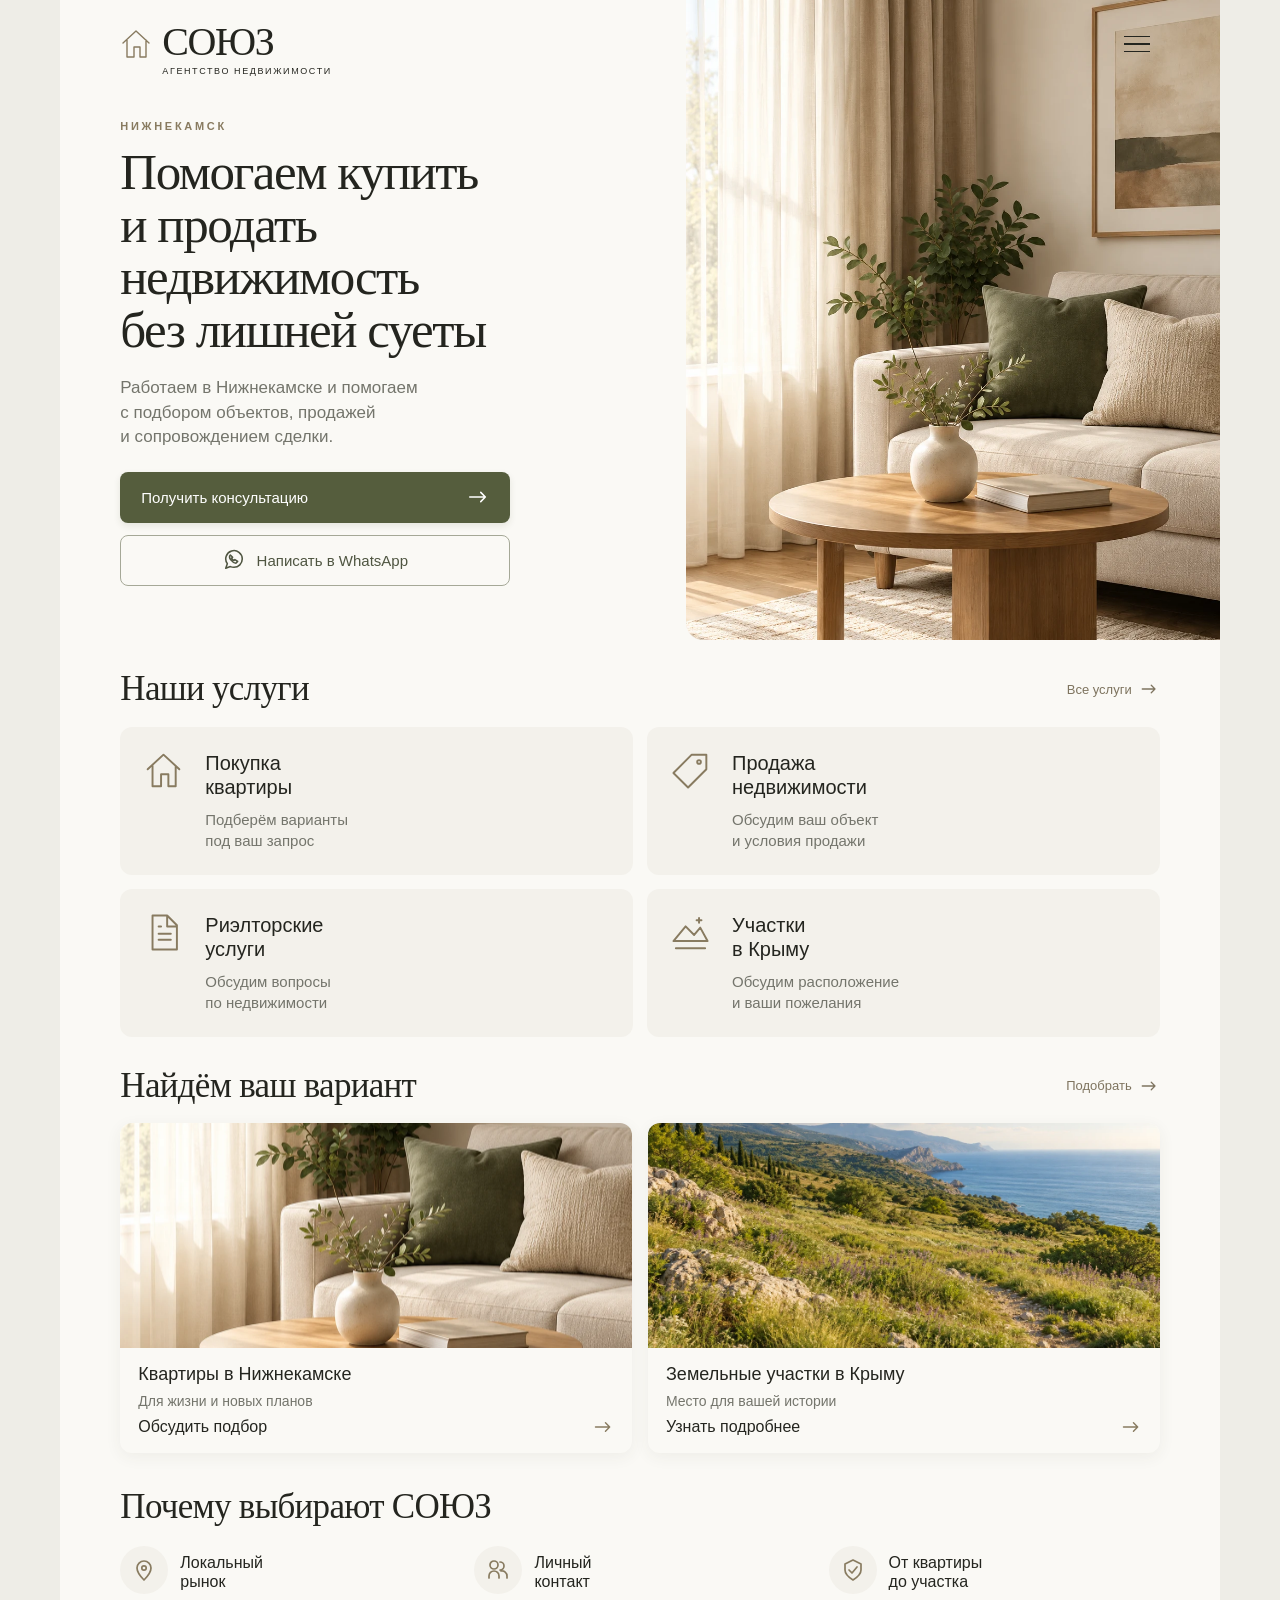
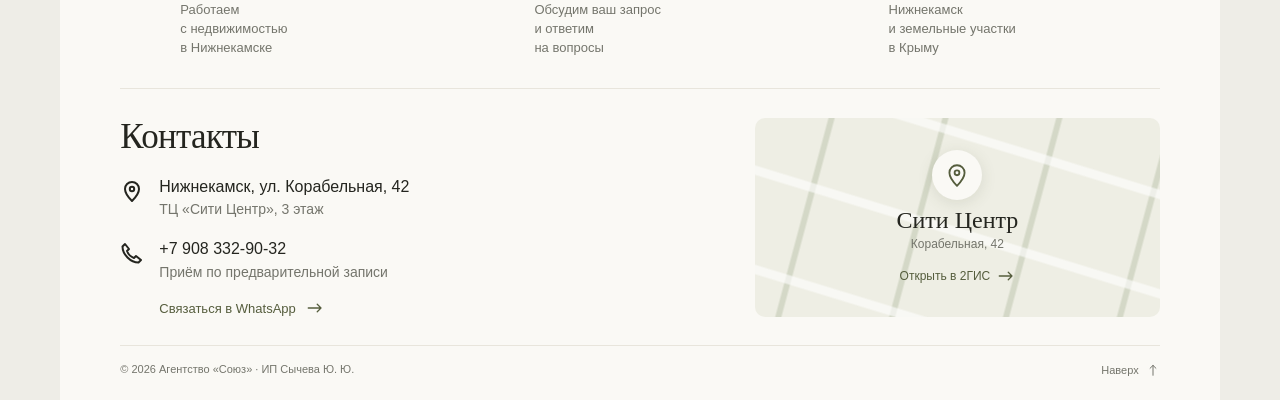
==== index.html @ 775d55e4 "Publish client website" ====
<!doctype html>
<html lang="ru">
<head>
  <meta charset="utf-8">
  <meta name="viewport" content="width=device-width,initial-scale=1">
  <meta name="theme-color" content="#f9f8f3">
  <meta name="robots" content="noindex,nofollow">
  <title>СОЮЗ — агентство недвижимости в Нижнекамске</title>
  <meta name="description" content="Риэлторские услуги в Нижнекамске и земельные участки в Крыму. Агентство СОЮЗ: ул. Корабельная, 42, ТЦ Сити Центр, 3 этаж. Приём по предварительной записи.">
  <link rel="icon" href="assets/favicon.svg" type="image/svg+xml">
  <link rel="stylesheet" href="style.css">
  <script src="app.js" defer></script>
</head>
<body>
<svg class="svg-defs" xmlns="http://www.w3.org/2000/svg" aria-hidden="true"><defs>
  <symbol id="i-house" viewBox="0 0 32 32"><path d="m3 15 13-12 13 12M7 12v17h7V19h6v10h6V12"/></symbol>
  <symbol id="i-arrow" viewBox="0 0 24 24"><path d="M3 12h17m-5-5 5 5-5 5"/></symbol>
  <symbol id="i-tag" viewBox="0 0 32 32"><path d="M17 3h12v12L14 30 2 18Z"/><circle cx="23" cy="9" r="1.5"/></symbol>
  <symbol id="i-file" viewBox="0 0 32 32"><path d="M7 2h12l8 8v20H7ZM19 2v9h8M12 17h10m-10 5h10M12 11h2"/></symbol>
  <symbol id="i-land" viewBox="0 0 32 32"><path d="m2 23 10-12 7 7 5-6 6 11ZM4 29h24M23 4v4m-2-2h4"/></symbol>
  <symbol id="i-pin" viewBox="0 0 24 24"><path d="M19 10c0 5-7 12-7 12S5 15 5 10a7 7 0 1 1 14 0Z"/><circle cx="12" cy="10" r="2.2"/></symbol>
  <symbol id="i-users" viewBox="0 0 24 24"><path d="M3 20v-2a5 5 0 0 1 10 0v2m2-7a5 5 0 0 1 6 5v2M14 4a4 4 0 0 1 0 8"/><circle cx="8" cy="7" r="4"/></symbol>
  <symbol id="i-chat" viewBox="0 0 24 24"><path d="M21 11a9 9 0 0 1-9 9 10 10 0 0 1-4-.8L3 21l1.7-5A9 9 0 1 1 21 11Z"/><path d="M8 6.5c-3 3 3 9 6 9l2-2-3-2-1 1c-1.5-.5-2-1-2.5-2.5l1-1Z"/></symbol>
  <symbol id="i-phone" viewBox="0 0 24 24"><path d="M5 3 2.5 5.5c0 8 8 16 16 16L21 19l-5-4-2 2c-3.2-1.2-5.8-3.8-7-7l2-2Z"/></symbol>
  <symbol id="i-check" viewBox="0 0 24 24"><path d="m12 2 8 4v6c0 5-8 10-8 10S4 17 4 12V6Zm-4 10 3 3 5-6"/></symbol>
</defs></svg>
<a class="skip-link" href="#main">Перейти к содержимому</a>
<div class="page">
  <header class="header">
    <a class="brand" href="#" aria-label="СОЮЗ — на главную"><svg class="brand-icon"><use href="#i-house"/></svg><span><span class="brand-name">СОЮЗ</span><span class="brand-caption">АГЕНТСТВО НЕДВИЖИМОСТИ</span></span></a>
    <button class="menu-toggle" type="button" aria-label="Открыть меню" aria-expanded="false" aria-controls="navigation"><span></span><span></span><span></span></button>
    <nav id="navigation" class="navigation" aria-label="Основная навигация" inert><a href="#services">Наши услуги</a><a href="#properties">Недвижимость</a><a href="#about">Об агентстве</a><a href="#contacts">Контакты</a><a class="nav-phone" href="tel:+79083329032">+7 908 332-90-32</a></nav>
  </header>
  <main id="main">
    <section class="hero" aria-labelledby="hero-title">
      <div class="hero-copy">
        <p class="eyebrow">НИЖНЕКАМСК</p>
        <h1 id="hero-title">Помогаем купить<br>и продать<br>недвижимость<br>без лишней суеты</h1>
        <p class="hero-description">Работаем в Нижнекамске и помогаем<br class="ref-break"> с подбором объектов, продажей<br class="ref-break"> и сопровождением сделки.</p>
        <a class="button button-primary" href="tel:+79083329032">Получить консультацию<svg><use href="#i-arrow"/></svg></a>
        <a class="button button-whatsapp" href="https://wa.me/79083329032" target="_blank" rel="noopener noreferrer"><svg><use href="#i-chat"/></svg>Написать в WhatsApp</a>
      </div>
      <div class="hero-photo"><img src="assets/interior.webp" alt="Светлый интерьер с диваном и оливковыми подушками" width="1024" height="1536" fetchpriority="high"></div>
    </section>
    <section id="services" class="section services" aria-labelledby="services-title">
      <div class="section-heading"><h2 id="services-title">Наши услуги</h2><button class="text-link" data-dialog="all-services">Все услуги<svg><use href="#i-arrow"/></svg></button></div>
      <div class="services-grid">
        <button class="service-card reveal" data-dialog="buy"><svg><use href="#i-house"/></svg><span><strong>Покупка<br>квартиры</strong><span>Подберём варианты<br>под ваш запрос</span></span></button>
        <button class="service-card reveal" data-dialog="sell"><svg><use href="#i-tag"/></svg><span><strong>Продажа<br>недвижимости</strong><span>Обсудим ваш объект<br>и условия продажи</span></span></button>
        <button class="service-card reveal" data-dialog="agent"><svg><use href="#i-file"/></svg><span><strong>Риэлторские<br>услуги</strong><span>Обсудим вопросы<br>по недвижимости</span></span></button>
        <button class="service-card reveal" data-dialog="land"><svg><use href="#i-land"/></svg><span><strong>Участки<br>в Крыму</strong><span>Обсудим расположение<br>и ваши пожелания</span></span></button>
      </div>
    </section>
    <section id="properties" class="section properties" aria-labelledby="properties-title">
      <div class="section-heading"><h2 id="properties-title">Найдём ваш вариант</h2><button class="text-link" data-dialog="selection">Подобрать<svg><use href="#i-arrow"/></svg></button></div>
      <div class="properties-grid">
        <button class="property-card reveal" data-dialog="buy"><img src="assets/interior.webp" width="1024" height="1536" alt="Уютный светлый интерьер" loading="lazy"><span class="property-body"><strong>Квартиры в Нижнекамске</strong><span class="property-location">Для жизни и новых планов</span><span class="property-action">Обсудить подбор<svg><use href="#i-arrow"/></svg></span></span></button>
        <button class="property-card reveal" data-dialog="land"><img src="assets/crimea.webp" width="1536" height="1024" alt="Зелёные холмы и морское побережье" loading="lazy"><span class="property-body"><strong>Земельные участки в Крыму</strong><span class="property-location">Место для вашей истории</span><span class="property-action">Узнать подробнее<svg><use href="#i-arrow"/></svg></span></span></button>
      </div>
    </section>
    <section id="about" class="section about" aria-labelledby="about-title">
      <h2 id="about-title">Почему выбирают СОЮЗ</h2>
      <div class="benefits">
        <div class="benefit reveal"><span class="benefit-icon"><svg><use href="#i-pin"/></svg></span><div><h3>Локальный<br>рынок</h3><p>Работаем<br>с недвижимостью<br>в Нижнекамске</p></div></div>
        <div class="benefit reveal"><span class="benefit-icon"><svg><use href="#i-users"/></svg></span><div><h3>Личный<br>контакт</h3><p>Обсудим ваш запрос<br>и ответим<br>на вопросы</p></div></div>
        <div class="benefit reveal"><span class="benefit-icon"><svg><use href="#i-check"/></svg></span><div><h3>От квартиры<br>до участка</h3><p>Нижнекамск<br>и земельные участки<br>в Крыму</p></div></div>
      </div>
    </section>
    <section id="contacts" class="section contacts" aria-labelledby="contacts-title">
      <div class="contacts-copy"><h2 id="contacts-title">Контакты</h2>
        <a class="contact-line" href="https://2gis.ru/nizhnekamsk/firm/70000001098024886" target="_blank" rel="noopener noreferrer"><svg><use href="#i-pin"/></svg><span><strong>Нижнекамск, ул. Корабельная, 42</strong><span>ТЦ «Сити Центр», 3 этаж</span></span></a>
        <a class="contact-line" href="tel:+79083329032"><svg><use href="#i-phone"/></svg><span><strong>+7 908 332-90-32</strong><span>Приём по предварительной записи</span></span></a>
        <a class="contact-wa" href="https://wa.me/79083329032" target="_blank" rel="noopener noreferrer">Связаться в WhatsApp<svg><use href="#i-arrow"/></svg></a>
      </div>
      <a class="contact-map" href="https://2gis.ru/nizhnekamsk/firm/70000001098024886" target="_blank" rel="noopener noreferrer" aria-label="Открыть адрес агентства СОЮЗ в 2ГИС"><span class="map-grid" aria-hidden="true"></span><span class="map-pin"><svg><use href="#i-pin"/></svg></span><span class="map-label">Сити Центр<span>Корабельная, 42</span></span><span class="map-action">Открыть в 2ГИС<svg><use href="#i-arrow"/></svg></span></a>
    </section>
  </main>
  <footer class="footer"><span>© <span id="year">2026</span> Агентство «Союз» · ИП Сычева Ю. Ю.</span><a href="#" aria-label="Наверх">Наверх<svg><use href="#i-arrow"/></svg></a></footer>
</div>
<dialog id="service-dialog" aria-labelledby="dialog-title"><button class="dialog-close" aria-label="Закрыть окно" type="button">×</button><p class="eyebrow">АГЕНТСТВО СОЮЗ</p><h2 id="dialog-title"></h2><p id="dialog-description"></p><div id="dialog-options"></div><a id="dialog-whatsapp" class="button button-primary" href="https://wa.me/79083329032" target="_blank" rel="noopener noreferrer">Обсудить в WhatsApp<svg><use href="#i-arrow"/></svg></a><a class="dialog-phone" href="tel:+79083329032">Позвонить: +7 908 332-90-32</a></dialog>
</body>
</html>
---- style.css ----
:root{--bg:#faf9f5;--surface:#f3f1eb;--ink:#24251f;--muted:#74756c;--olive:#555d3d;--gold:#887b60;--line:#e8e5dc;--serif:'Times New Roman',Georgia,serif;--sans:Arial,Helvetica,sans-serif;color-scheme:light;font-family:var(--sans);color:var(--ink);background:#eeede7;font-synthesis:none}
*{box-sizing:border-box}html{scroll-behavior:smooth;scroll-padding-top:24px}body{margin:0}button,a{-webkit-tap-highlight-color:transparent}button{font:inherit;color:inherit;cursor:pointer}a{color:inherit;text-decoration:none}button{border:0}svg{fill:none;stroke:currentColor;stroke-width:1.7;stroke-linecap:round;stroke-linejoin:round;flex-shrink:0}img{display:block;max-width:100%;object-fit:cover}.svg-defs{position:absolute;width:0;height:0;overflow:hidden}.page{max-width:1160px;margin:auto;background:var(--bg);overflow:clip}.header{height:100px;padding:22px 5.2%;display:flex;align-items:flex-start;justify-content:space-between;position:relative;z-index:5}.brand{display:flex;align-items:flex-start;gap:10px}.brand-icon{width:32px;height:32px;margin-top:6px;color:var(--gold);stroke-width:1.4}.brand-name{display:block;font-family:var(--serif);font-size:40px;line-height:1;letter-spacing:-1.4px}.brand-caption{display:block;font-size:9px;letter-spacing:1.6px;margin-top:4px}.menu-toggle{position:relative;display:grid;align-content:center;gap:6px;width:44px;height:44px;background:transparent;z-index:7;padding:8px}.menu-toggle span{width:26px;height:1.5px;background:var(--ink);transition:transform .25s,opacity .2s}.menu-toggle[aria-expanded=true] span:first-child{transform:translateY(7.5px) rotate(45deg)}.menu-toggle[aria-expanded=true] span:nth-child(2){opacity:0}.menu-toggle[aria-expanded=true] span:last-child{transform:translateY(-7.5px) rotate(-45deg)}.navigation{position:absolute;right:4%;top:76px;background:var(--bg);box-shadow:0 10px 50px #25251f22;border:1px solid var(--line);border-radius:10px;padding:20px;min-width:260px;display:grid;gap:0;opacity:0;visibility:hidden;transform:translateY(-8px);transition:.22s}.navigation.open{opacity:1;visibility:visible;transform:none}.navigation a{padding:13px 10px;border-bottom:1px solid var(--line);font-size:15px}.navigation .nav-phone{border:0;color:var(--olive)}.hero{position:relative;padding:20px 5.2% 40px;min-height:540px}.hero-copy{position:relative;z-index:1;width:53%}.eyebrow{font-size:11px;letter-spacing:2.7px;color:var(--gold);font-weight:600;margin:0 0 14px}h1,h2,h3,p{margin-top:0}h1,h2{font-family:var(--serif);font-weight:400}h1{font-size:51px;line-height:1.03;letter-spacing:-1.5px;margin-bottom:20px}h2{font-size:35px;line-height:1.1;letter-spacing:-.7px;margin-bottom:0}.hero-description{font-size:17px;line-height:1.45;color:var(--muted);margin-bottom:22px}.button{display:flex;align-items:center;justify-content:center;gap:12px;min-height:51px;border-radius:8px;font-size:15px;transition:background .2s,transform .2s,box-shadow .2s;max-width:390px}.button svg{width:22px;height:22px}.button-primary{background:var(--olive);color:#fff;box-shadow:0 3px 7px #35401e1b}.hero .button-primary{justify-content:space-between;padding:0 21px}.button-whatsapp{border:1px solid #a5a897;color:#4f5541;margin-top:12px;font-weight:500;background:#faf9f566}.hero-photo{position:absolute;right:0;top:-100px;bottom:0;width:46%;overflow:hidden;border-bottom-left-radius:17px}.hero-photo img{width:100%;height:100%;object-position:58% center}.section{padding:30px 5.2% 0}.section-heading{display:flex;align-items:center;justify-content:space-between;gap:12px;margin-bottom:18px}.text-link{display:inline-flex;align-items:center;gap:6px;background:transparent;color:#7e745f;font-size:13px;white-space:nowrap;padding:9px 0}.text-link svg{width:22px;height:18px}.services-grid{display:grid;grid-template-columns:repeat(2,minmax(0,1fr));gap:14px}.service-card{padding:24px;display:flex;align-items:flex-start;gap:22px;background:var(--surface);text-align:left;border-radius:12px;min-height:145px;transition:background .2s,transform .25s}.service-card>svg{width:39px;height:39px;color:var(--gold);stroke-width:1.6}.service-card strong{display:block;font-weight:400;font-size:20px;line-height:1.2;margin-bottom:10px}.service-card span span{display:block;font-size:15px;line-height:1.4;color:var(--muted)}.properties-grid{display:grid;grid-template-columns:repeat(2,minmax(0,1fr));gap:16px}.property-card{padding:0;text-align:left;background:var(--bg);border-radius:12px;overflow:hidden;box-shadow:0 4px 16px #423d3010;transition:transform .25s,box-shadow .25s}.property-card>img{width:100%;height:225px;object-position:center 62%;transition:transform .6s}.property-body{display:block;padding:16px 18px}.property-body>strong{display:block;font-size:18px;font-weight:500;line-height:1.2}.property-location{display:block;color:var(--muted);font-size:14px;margin-top:7px}.property-action{display:flex;align-items:center;justify-content:space-between;font-size:16px;margin-top:8px}.property-action svg{width:22px;height:20px;color:var(--gold)}.about{padding-top:35px}.benefits{display:grid;grid-template-columns:repeat(3,minmax(0,1fr));gap:23px;margin-top:20px}.benefit{display:flex;gap:12px;align-items:flex-start}.benefit-icon{display:grid;place-items:center;flex-shrink:0;width:48px;height:48px;background:var(--surface);border-radius:50%;color:var(--gold)}.benefit-icon svg{width:24px;height:24px}.benefit h3{font-size:16px;font-weight:500;line-height:1.2;margin:7px 0 10px}.benefit p{color:var(--muted);font-size:13px;line-height:1.45;margin-bottom:0}.contacts{margin-top:30px;display:grid;grid-template-columns:1.5fr 1fr;gap:28px;padding-bottom:28px;position:relative}.contacts:before{content:'';position:absolute;left:5.2%;right:5.2%;top:0;border-top:1px solid var(--line)}.contact-line{display:flex;align-items:flex-start;gap:15px;margin-top:20px}.contact-line>svg{width:24px;height:24px;margin-top:2px;stroke-width:2}.contact-line strong{display:block;font-size:16px;font-weight:400;line-height:1.3}.contact-line span span{display:block;color:var(--muted);font-size:14px;margin-top:4px;line-height:1.25}.contact-wa{display:inline-flex;align-items:center;color:var(--olive);gap:10px;font-size:13px;margin:18px 0 0 39px}.contact-wa svg{width:18px;height:18px}.contact-map{position:relative;overflow:hidden;min-height:190px;background:#eeeee4;border-radius:10px;display:flex;flex-direction:column;align-items:center;justify-content:center}.map-grid{position:absolute;inset:0;background:repeating-linear-gradient(17deg,transparent 0 40px,#fff9 42px 49px,transparent 51px 95px),repeating-linear-gradient(105deg,transparent 0 70px,#d4d8c7 72px 76px,transparent 78px 110px);transform:none}.map-pin{position:relative;display:grid;place-items:center;color:var(--olive);height:50px;width:50px;background:#faf9f5;border-radius:50%;box-shadow:0 3px 15px #555d3d22}.map-pin svg{width:26px;height:26px}.map-label{position:relative;text-align:center;font-family:var(--serif);font-size:24px;margin-top:7px}.map-label span{display:block;font-family:var(--sans);font-size:12px;color:var(--muted);margin-top:3px}.map-action{display:flex;position:relative;align-items:center;gap:7px;font-size:12px;color:var(--olive);margin-top:16px}.map-action svg{width:18px;height:18px}.footer{margin:0 5.2%;padding:17px 0 23px;display:flex;justify-content:space-between;border-top:1px solid var(--line);font-size:11px;color:var(--muted)}.footer a{display:flex;align-items:center;gap:7px}.footer svg{width:14px;height:14px;transform:rotate(-90deg)}.skip-link{position:fixed;top:-100px;left:15px;background:var(--olive);color:#fff;padding:12px;z-index:100}.skip-link:focus{top:12px}:focus-visible{outline:2px solid var(--olive);outline-offset:4px}dialog{border:1px solid var(--line);border-radius:16px;padding:38px;max-width:460px;width:calc(100% - 32px);color:var(--ink);background:var(--bg);box-shadow:0 20px 90px #15171033}dialog::backdrop{background:#25291e70;backdrop-filter:blur(4px)}dialog h2{font-size:34px;margin-bottom:18px}dialog>p:not(.eyebrow){color:var(--muted);font-size:15px;line-height:1.6;margin-bottom:24px}.dialog-close{position:absolute;right:10px;top:8px;width:44px;height:44px;background:transparent;font-size:29px;color:var(--muted)}.dialog-phone{display:block;text-align:center;font-size:13px;margin-top:18px;color:var(--olive)}#dialog-options{display:grid;gap:8px;margin-bottom:20px}#dialog-options:empty{display:none}.dialog-option{background:var(--surface);text-align:left;padding:12px 15px;border-radius:6px}.reveal{animation:appear .55s both}.reveal:nth-child(2){animation-delay:.08s}.reveal:nth-child(3){animation-delay:.15s}.reveal:nth-child(4){animation-delay:.22s}@keyframes appear{from{opacity:0;transform:translateY(12px)}to{opacity:1;transform:none}}.hero-copy{animation:appear .65s both}
@media(hover:hover){.button-primary:hover{background:#444d2f;box-shadow:0 5px 14px #35401e22}.button-whatsapp:hover{background:#efeee5}.service-card:hover{background:#ece9df;transform:translateY(-3px)}.property-card:hover{transform:translateY(-4px);box-shadow:0 7px 23px #423d301a}.property-card:hover>img{transform:scale(1.035)}.text-link:hover,.contact-line:hover strong,.contact-wa:hover{text-decoration:underline;text-underline-offset:4px}.navigation a:hover,.dialog-option:hover{background:#eeece3}}
@media(min-width:701px) and (max-width:1000px){h1{font-size:41px}.hero{min-height:475px}.hero-description{font-size:14px}.service-card{padding:22px;gap:15px}.benefit{gap:9px}.benefit h3{font-size:14px}.benefit p{font-size:12px}.contact-line strong{font-size:14px}}
@media(max-width:700px){:root{background:var(--bg)}.page{max-width:536px}.header{height:15.3vw;max-height:82px;padding:3.2% 5.2% 0}.brand{gap:min(8px,1.49vw)}.brand-icon{width:min(26px,4.85vw);height:min(26px,4.85vw);margin-top:3px}.brand-name{font-size:min(31px,5.78vw);letter-spacing:-1px}.brand-caption{font-size:min(7.8px,1.45vw);letter-spacing:min(1.2px,.224vw);margin-top:2px}.menu-toggle{width:44px;height:44px;gap:5px;padding:10px;margin-top:-7px;margin-right:-9px}.menu-toggle span{width:24px;height:1.4px}.menu-toggle[aria-expanded=true] span:first-child{transform:translateY(6.4px) rotate(45deg)}.menu-toggle[aria-expanded=true] span:last-child{transform:translateY(-6.4px) rotate(-45deg)}.navigation{top:calc(100% - 3px);right:5.2%;min-width:245px}.hero{padding:0 5.2% min(16px,2.98vw);min-height:0;height:min(340px,63.43vw)}.hero-copy{width:51.1%}.eyebrow{font-size:min(10px,1.866vw);letter-spacing:min(2.3px,.429vw);margin-bottom:min(9px,1.68vw)}h1{font-size:min(32px,5.97vw);line-height:.963;letter-spacing:min(-.6px,-.112vw);margin-bottom:min(14px,2.61vw)}.hero-description{font-size:min(14.2px,2.65vw);line-height:1.27;margin-bottom:min(16px,2.985vw);letter-spacing:-.22px}.button{min-height:min(43px,8.02vw);font-size:min(14px,2.612vw);border-radius:7px;gap:min(12px,2.24vw)}.button svg{width:min(22px,4.1vw);height:min(22px,4.1vw)}.hero .button-primary{padding:0 min(17px,3.17vw);white-space:nowrap}.hero .button-primary svg{width:min(19px,3.54vw)}.button-whatsapp{margin-top:min(10px,1.866vw);gap:min(13px,2.425vw)}.hero-photo{top:max(-82px,-15.3vw);bottom:0;width:46.1%;border-bottom-left-radius:13px}.hero-photo img{object-position:56% center}.section{padding-top:min(22px,4.1vw)}h2{font-size:min(28px,5.224vw);letter-spacing:-.55px}.section-heading{margin-bottom:min(12px,2.24vw);gap:6px}.text-link{font-size:min(12px,2.24vw);gap:4px;padding:2px 0;min-height:26px}.text-link svg{width:min(21px,3.92vw);height:min(17px,3.17vw)}.services-grid{gap:min(12px,2.24vw)}.service-card{padding:min(17px,3.17vw) min(17px,3.17vw);gap:min(23px,4.29vw);border-radius:11px;min-height:min(106px,19.78vw)}.service-card>svg{width:min(33px,6.16vw);height:min(33px,6.16vw);margin-top:2px}.service-card strong{font-size:min(16px,2.985vw);line-height:1.16;margin-bottom:min(8px,1.49vw)}.service-card span span{font-size:min(12.3px,2.295vw);line-height:1.3;letter-spacing:-.1px}.properties{padding-top:min(24px,4.48vw)}.properties-grid{gap:min(13px,2.425vw)}.property-card{border-radius:10px}.property-card>img{height:min(119px,22.2vw)}.property-body{padding:min(10px,1.866vw) min(13px,2.425vw)}.property-body>strong{font-size:min(14px,2.612vw);letter-spacing:-.25px}.property-location{font-size:min(12px,2.24vw);margin-top:4px}.property-action{font-size:min(14.5px,2.705vw);margin-top:6px}.property-action svg{width:min(19px,3.54vw);height:17px}.about{padding-top:min(25px,4.66vw)}.benefits{gap:min(15px,2.8vw);margin-top:min(14px,2.61vw)}.benefit{gap:min(10px,1.866vw)}.benefit-icon{width:min(43px,8.02vw);height:min(43px,8.02vw)}.benefit-icon svg{width:min(22px,4.1vw);height:min(22px,4.1vw)}.benefit h3{font-size:min(12px,2.24vw);line-height:1.2;margin:6px 0 min(9px,1.68vw)}.benefit p{font-size:min(10.2px,1.903vw);line-height:1.42;letter-spacing:-.12px}.contacts{padding-top:min(15px,2.8vw);margin-top:min(20px,3.73vw);gap:min(22px,4.1vw);grid-template-columns:1.5fr 1fr;padding-bottom:min(20px,3.73vw)}.contact-line{gap:min(13px,2.425vw);margin-top:min(13px,2.425vw)}.contact-line>svg{width:min(20px,3.73vw);height:min(20px,3.73vw);margin-top:0}.contact-line strong{font-size:min(13px,2.425vw);letter-spacing:-.22px;line-height:1.2;white-space:nowrap}.contact-line span span{font-size:min(12px,2.24vw);margin-top:3px}.contact-wa{font-size:min(11px,2.05vw);margin:min(12px,2.24vw) 0 0 min(33px,6.16vw);gap:6px}.contact-wa svg{width:14px;height:14px}.contact-map{min-height:min(138px,25.75vw);align-self:start;margin-top:4px;border-radius:9px}.map-pin{width:min(37px,6.9vw);height:min(37px,6.9vw)}.map-pin svg{width:min(22px,4.1vw);height:min(22px,4.1vw)}.map-label{font-size:min(21px,3.92vw);margin-top:5px}.map-label span{font-size:min(10px,1.866vw)}.map-action{font-size:min(10px,1.866vw);margin-top:8px;gap:3px}.map-action svg{width:13px;height:13px}.footer{font-size:min(9px,1.68vw);padding:12px 0 16px}.footer svg{width:12px;height:12px}.footer a{gap:4px}dialog .button{font-size:15px;min-height:48px}dialog .eyebrow{font-size:10px;letter-spacing:2px;margin-bottom:16px}dialog{padding:35px 25px 28px}dialog h2{font-size:30px}}
@media(prefers-reduced-motion:reduce){html{scroll-behavior:auto}*,*:before,*:after{animation:none!important;transition:none!important}}

.service-card>span{flex:1;min-width:0}
@media(max-width:700px){.service-card{padding:min(15px,2.8vw) min(17px,3.17vw);gap:min(21px,3.92vw)}}
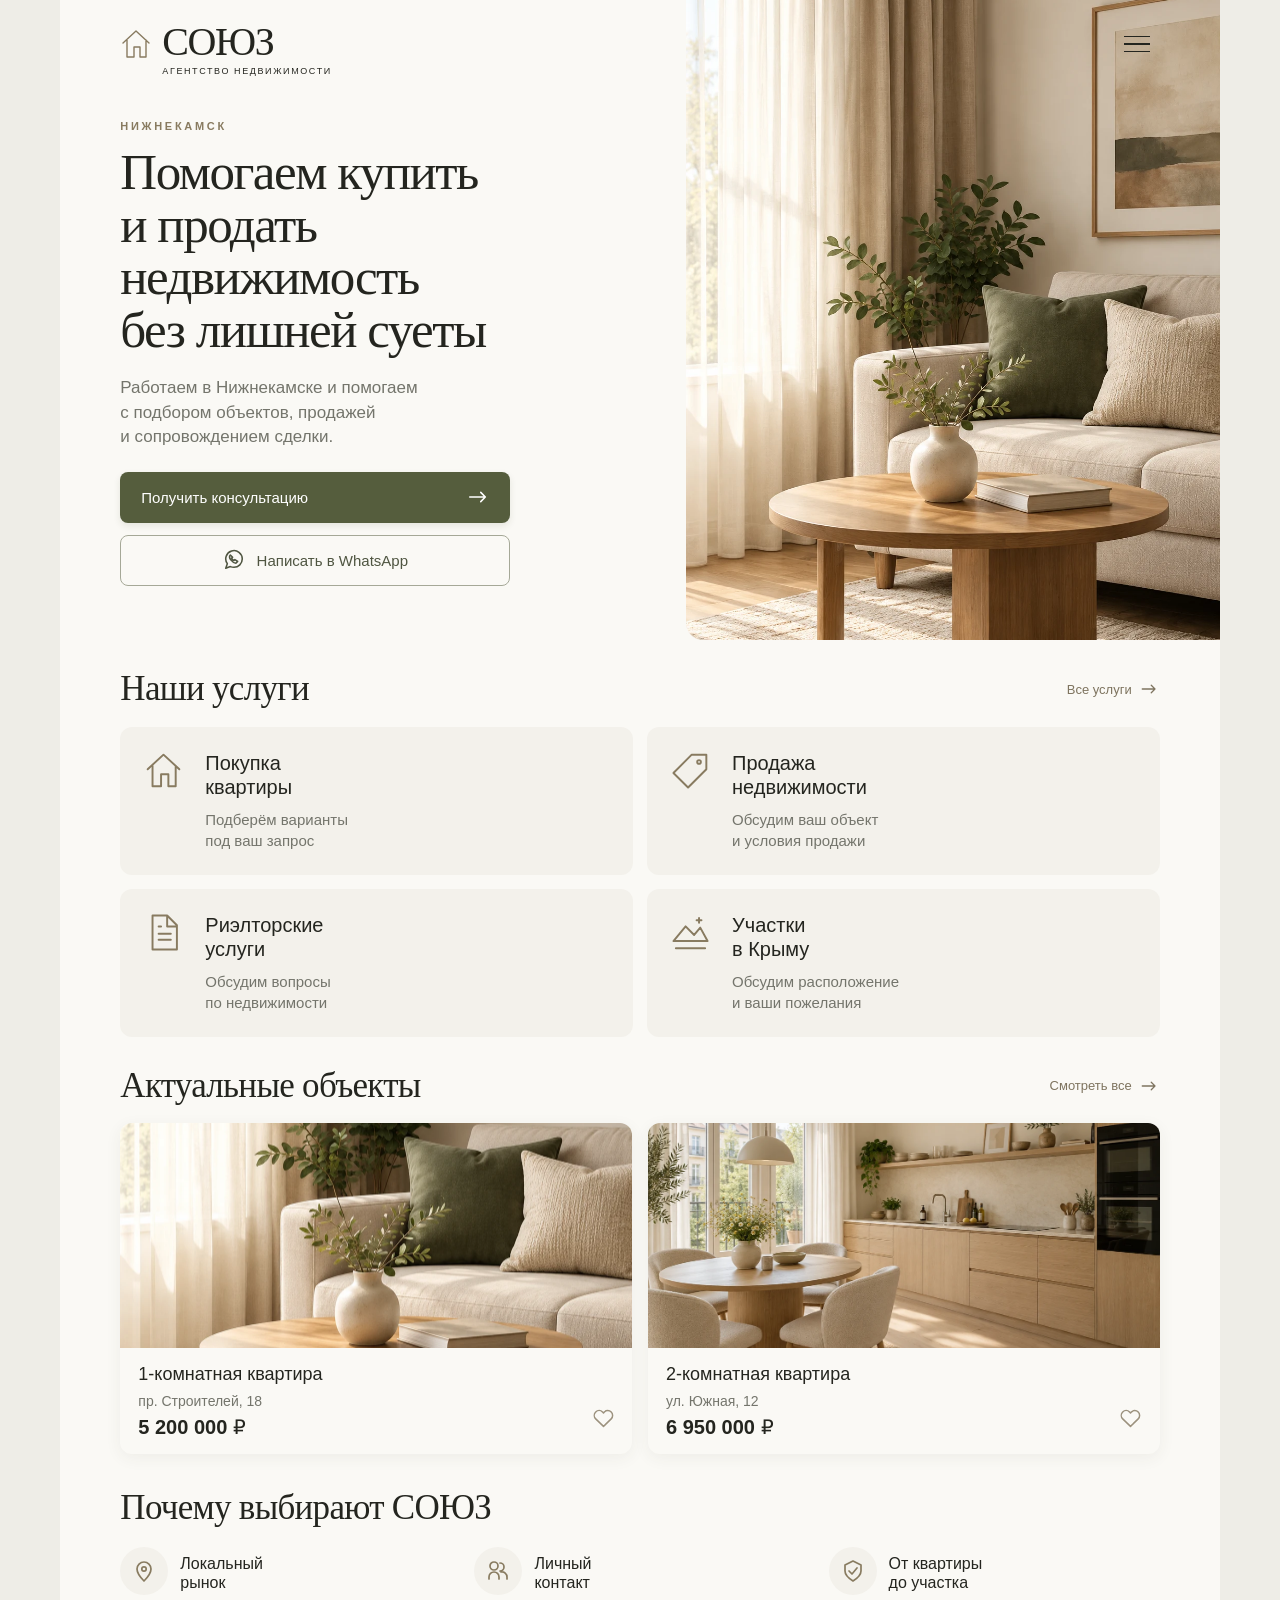
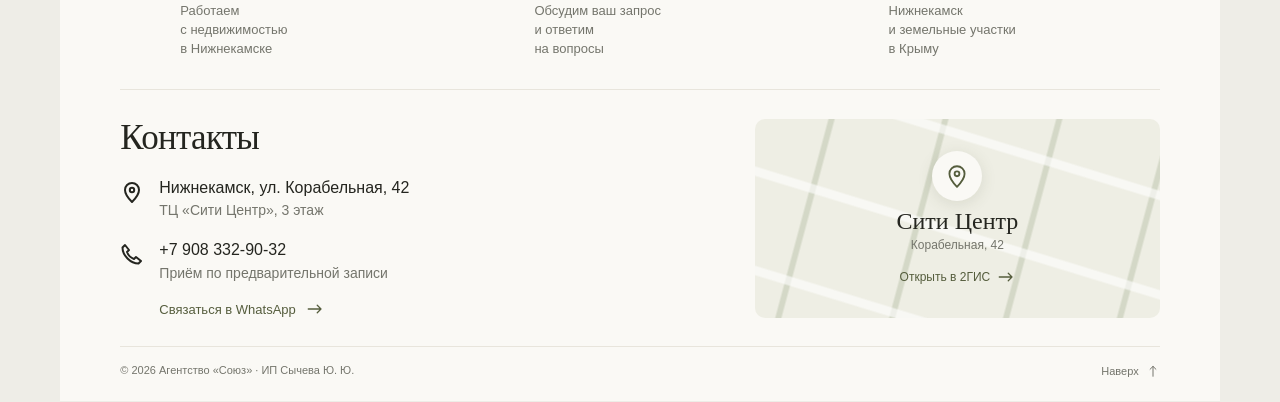
==== commit b122076d: "Publish client website" ====
--- a/index.html
+++ b/index.html
@@ -9,6 +9,7 @@
   <meta name="description" content="Риэлторские услуги в Нижнекамске и земельные участки в Крыму. Агентство СОЮЗ: ул. Корабельная, 42, ТЦ Сити Центр, 3 этаж. Приём по предварительной записи.">
   <link rel="icon" href="assets/favicon.svg" type="image/svg+xml">
   <link rel="stylesheet" href="style.css">
+  <script src="listings.js" defer></script>
   <script src="app.js" defer></script>
 </head>
 <body>
@@ -22,6 +23,7 @@
   <symbol id="i-users" viewBox="0 0 24 24"><path d="M3 20v-2a5 5 0 0 1 10 0v2m2-7a5 5 0 0 1 6 5v2M14 4a4 4 0 0 1 0 8"/><circle cx="8" cy="7" r="4"/></symbol>
   <symbol id="i-chat" viewBox="0 0 24 24"><path d="M21 11a9 9 0 0 1-9 9 10 10 0 0 1-4-.8L3 21l1.7-5A9 9 0 1 1 21 11Z"/><path d="M8 6.5c-3 3 3 9 6 9l2-2-3-2-1 1c-1.5-.5-2-1-2.5-2.5l1-1Z"/></symbol>
   <symbol id="i-phone" viewBox="0 0 24 24"><path d="M5 3 2.5 5.5c0 8 8 16 16 16L21 19l-5-4-2 2c-3.2-1.2-5.8-3.8-7-7l2-2Z"/></symbol>
+  <symbol id="i-heart" viewBox="0 0 24 24"><path d="M20.8 4.6a5.5 5.5 0 0 0-7.8 0L12 5.7l-1.1-1.1a5.5 5.5 0 0 0-7.8 7.8L12 21l8.8-8.6a5.5 5.5 0 0 0 0-7.8Z"/></symbol>
   <symbol id="i-check" viewBox="0 0 24 24"><path d="m12 2 8 4v6c0 5-8 10-8 10S4 17 4 12V6Zm-4 10 3 3 5-6"/></symbol>
 </defs></svg>
 <a class="skip-link" href="#main">Перейти к содержимому</a>
@@ -52,10 +54,10 @@
       </div>
     </section>
     <section id="properties" class="section properties" aria-labelledby="properties-title">
-      <div class="section-heading"><h2 id="properties-title">Найдём ваш вариант</h2><button class="text-link" data-dialog="selection">Подобрать<svg><use href="#i-arrow"/></svg></button></div>
+      <div class="section-heading"><h2 id="properties-title">Актуальные объекты</h2><button class="text-link" data-dialog="catalog">Смотреть все<svg><use href="#i-arrow"/></svg></button></div>
       <div class="properties-grid">
-        <button class="property-card reveal" data-dialog="buy"><img src="assets/interior.webp" width="1024" height="1536" alt="Уютный светлый интерьер" loading="lazy"><span class="property-body"><strong>Квартиры в Нижнекамске</strong><span class="property-location">Для жизни и новых планов</span><span class="property-action">Обсудить подбор<svg><use href="#i-arrow"/></svg></span></span></button>
-        <button class="property-card reveal" data-dialog="land"><img src="assets/crimea.webp" width="1536" height="1024" alt="Зелёные холмы и морское побережье" loading="lazy"><span class="property-body"><strong>Земельные участки в Крыму</strong><span class="property-location">Место для вашей истории</span><span class="property-action">Узнать подробнее<svg><use href="#i-arrow"/></svg></span></span></button>
+        <article class="property-card reveal"><button class="property-open" data-dialog="apartment-1"><img src="assets/interior.webp" width="1024" height="1536" alt="Светлая гостиная в спокойных оттенках" loading="lazy"><span class="property-body"><strong>1-комнатная квартира</strong><span class="property-location">пр. Строителей, 18</span><span class="property-price">5 200 000 ₽</span></span></button><button class="favorite" data-favorite="apartment-1" aria-label="Добавить 1-комнатную квартиру в избранное" aria-pressed="false"><svg><use href="#i-heart"/></svg></button></article>
+        <article class="property-card reveal"><button class="property-open" data-dialog="apartment-2"><img src="assets/kitchen.webp" width="1536" height="1024" alt="Кухня с обеденной зоной и деревянной мебелью" loading="lazy"><span class="property-body"><strong>2-комнатная квартира</strong><span class="property-location">ул. Южная, 12</span><span class="property-price">6 950 000 ₽</span></span></button><button class="favorite" data-favorite="apartment-2" aria-label="Добавить 2-комнатную квартиру в избранное" aria-pressed="false"><svg><use href="#i-heart"/></svg></button></article>
       </div>
     </section>
     <section id="about" class="section about" aria-labelledby="about-title">
@@ -77,6 +79,7 @@
   </main>
   <footer class="footer"><span>© <span id="year">2026</span> Агентство «Союз» · ИП Сычева Ю. Ю.</span><a href="#" aria-label="Наверх">Наверх<svg><use href="#i-arrow"/></svg></a></footer>
 </div>
-<dialog id="service-dialog" aria-labelledby="dialog-title"><button class="dialog-close" aria-label="Закрыть окно" type="button">×</button><p class="eyebrow">АГЕНТСТВО СОЮЗ</p><h2 id="dialog-title"></h2><p id="dialog-description"></p><div id="dialog-options"></div><a id="dialog-whatsapp" class="button button-primary" href="https://wa.me/79083329032" target="_blank" rel="noopener noreferrer">Обсудить в WhatsApp<svg><use href="#i-arrow"/></svg></a><a class="dialog-phone" href="tel:+79083329032">Позвонить: +7 908 332-90-32</a></dialog>
+<dialog id="service-dialog" aria-labelledby="dialog-title"><button class="dialog-close" aria-label="Закрыть окно" type="button">×</button><p class="eyebrow">АГЕНТСТВО СОЮЗ</p><h2 id="dialog-title"></h2><img id="dialog-image" src="assets/interior.webp" hidden alt="Интерьер квартиры"><p id="dialog-features" hidden></p><p id="dialog-description"></p><div id="dialog-options"></div><a id="dialog-whatsapp" class="button button-primary" href="https://wa.me/79083329032" target="_blank" rel="noopener noreferrer">Обсудить в WhatsApp<svg><use href="#i-arrow"/></svg></a><a class="dialog-phone" href="tel:+79083329032">Позвонить: +7 908 332-90-32</a></dialog>
+<div class="sr-only" id="favorite-status" aria-live="polite"></div>
 </body>
 </html>
--- a/style.css
+++ b/style.css
@@ -1,9 +1,12 @@
 :root{--bg:#faf9f5;--surface:#f3f1eb;--ink:#24251f;--muted:#74756c;--olive:#555d3d;--gold:#887b60;--line:#e8e5dc;--serif:'Times New Roman',Georgia,serif;--sans:Arial,Helvetica,sans-serif;color-scheme:light;font-family:var(--sans);color:var(--ink);background:#eeede7;font-synthesis:none}
-*{box-sizing:border-box}html{scroll-behavior:smooth;scroll-padding-top:24px}body{margin:0}button,a{-webkit-tap-highlight-color:transparent}button{font:inherit;color:inherit;cursor:pointer}a{color:inherit;text-decoration:none}button{border:0}svg{fill:none;stroke:currentColor;stroke-width:1.7;stroke-linecap:round;stroke-linejoin:round;flex-shrink:0}img{display:block;max-width:100%;object-fit:cover}.svg-defs{position:absolute;width:0;height:0;overflow:hidden}.page{max-width:1160px;margin:auto;background:var(--bg);overflow:clip}.header{height:100px;padding:22px 5.2%;display:flex;align-items:flex-start;justify-content:space-between;position:relative;z-index:5}.brand{display:flex;align-items:flex-start;gap:10px}.brand-icon{width:32px;height:32px;margin-top:6px;color:var(--gold);stroke-width:1.4}.brand-name{display:block;font-family:var(--serif);font-size:40px;line-height:1;letter-spacing:-1.4px}.brand-caption{display:block;font-size:9px;letter-spacing:1.6px;margin-top:4px}.menu-toggle{position:relative;display:grid;align-content:center;gap:6px;width:44px;height:44px;background:transparent;z-index:7;padding:8px}.menu-toggle span{width:26px;height:1.5px;background:var(--ink);transition:transform .25s,opacity .2s}.menu-toggle[aria-expanded=true] span:first-child{transform:translateY(7.5px) rotate(45deg)}.menu-toggle[aria-expanded=true] span:nth-child(2){opacity:0}.menu-toggle[aria-expanded=true] span:last-child{transform:translateY(-7.5px) rotate(-45deg)}.navigation{position:absolute;right:4%;top:76px;background:var(--bg);box-shadow:0 10px 50px #25251f22;border:1px solid var(--line);border-radius:10px;padding:20px;min-width:260px;display:grid;gap:0;opacity:0;visibility:hidden;transform:translateY(-8px);transition:.22s}.navigation.open{opacity:1;visibility:visible;transform:none}.navigation a{padding:13px 10px;border-bottom:1px solid var(--line);font-size:15px}.navigation .nav-phone{border:0;color:var(--olive)}.hero{position:relative;padding:20px 5.2% 40px;min-height:540px}.hero-copy{position:relative;z-index:1;width:53%}.eyebrow{font-size:11px;letter-spacing:2.7px;color:var(--gold);font-weight:600;margin:0 0 14px}h1,h2,h3,p{margin-top:0}h1,h2{font-family:var(--serif);font-weight:400}h1{font-size:51px;line-height:1.03;letter-spacing:-1.5px;margin-bottom:20px}h2{font-size:35px;line-height:1.1;letter-spacing:-.7px;margin-bottom:0}.hero-description{font-size:17px;line-height:1.45;color:var(--muted);margin-bottom:22px}.button{display:flex;align-items:center;justify-content:center;gap:12px;min-height:51px;border-radius:8px;font-size:15px;transition:background .2s,transform .2s,box-shadow .2s;max-width:390px}.button svg{width:22px;height:22px}.button-primary{background:var(--olive);color:#fff;box-shadow:0 3px 7px #35401e1b}.hero .button-primary{justify-content:space-between;padding:0 21px}.button-whatsapp{border:1px solid #a5a897;color:#4f5541;margin-top:12px;font-weight:500;background:#faf9f566}.hero-photo{position:absolute;right:0;top:-100px;bottom:0;width:46%;overflow:hidden;border-bottom-left-radius:17px}.hero-photo img{width:100%;height:100%;object-position:58% center}.section{padding:30px 5.2% 0}.section-heading{display:flex;align-items:center;justify-content:space-between;gap:12px;margin-bottom:18px}.text-link{display:inline-flex;align-items:center;gap:6px;background:transparent;color:#7e745f;font-size:13px;white-space:nowrap;padding:9px 0}.text-link svg{width:22px;height:18px}.services-grid{display:grid;grid-template-columns:repeat(2,minmax(0,1fr));gap:14px}.service-card{padding:24px;display:flex;align-items:flex-start;gap:22px;background:var(--surface);text-align:left;border-radius:12px;min-height:145px;transition:background .2s,transform .25s}.service-card>svg{width:39px;height:39px;color:var(--gold);stroke-width:1.6}.service-card strong{display:block;font-weight:400;font-size:20px;line-height:1.2;margin-bottom:10px}.service-card span span{display:block;font-size:15px;line-height:1.4;color:var(--muted)}.properties-grid{display:grid;grid-template-columns:repeat(2,minmax(0,1fr));gap:16px}.property-card{padding:0;text-align:left;background:var(--bg);border-radius:12px;overflow:hidden;box-shadow:0 4px 16px #423d3010;transition:transform .25s,box-shadow .25s}.property-card>img{width:100%;height:225px;object-position:center 62%;transition:transform .6s}.property-body{display:block;padding:16px 18px}.property-body>strong{display:block;font-size:18px;font-weight:500;line-height:1.2}.property-location{display:block;color:var(--muted);font-size:14px;margin-top:7px}.property-action{display:flex;align-items:center;justify-content:space-between;font-size:16px;margin-top:8px}.property-action svg{width:22px;height:20px;color:var(--gold)}.about{padding-top:35px}.benefits{display:grid;grid-template-columns:repeat(3,minmax(0,1fr));gap:23px;margin-top:20px}.benefit{display:flex;gap:12px;align-items:flex-start}.benefit-icon{display:grid;place-items:center;flex-shrink:0;width:48px;height:48px;background:var(--surface);border-radius:50%;color:var(--gold)}.benefit-icon svg{width:24px;height:24px}.benefit h3{font-size:16px;font-weight:500;line-height:1.2;margin:7px 0 10px}.benefit p{color:var(--muted);font-size:13px;line-height:1.45;margin-bottom:0}.contacts{margin-top:30px;display:grid;grid-template-columns:1.5fr 1fr;gap:28px;padding-bottom:28px;position:relative}.contacts:before{content:'';position:absolute;left:5.2%;right:5.2%;top:0;border-top:1px solid var(--line)}.contact-line{display:flex;align-items:flex-start;gap:15px;margin-top:20px}.contact-line>svg{width:24px;height:24px;margin-top:2px;stroke-width:2}.contact-line strong{display:block;font-size:16px;font-weight:400;line-height:1.3}.contact-line span span{display:block;color:var(--muted);font-size:14px;margin-top:4px;line-height:1.25}.contact-wa{display:inline-flex;align-items:center;color:var(--olive);gap:10px;font-size:13px;margin:18px 0 0 39px}.contact-wa svg{width:18px;height:18px}.contact-map{position:relative;overflow:hidden;min-height:190px;background:#eeeee4;border-radius:10px;display:flex;flex-direction:column;align-items:center;justify-content:center}.map-grid{position:absolute;inset:0;background:repeating-linear-gradient(17deg,transparent 0 40px,#fff9 42px 49px,transparent 51px 95px),repeating-linear-gradient(105deg,transparent 0 70px,#d4d8c7 72px 76px,transparent 78px 110px);transform:none}.map-pin{position:relative;display:grid;place-items:center;color:var(--olive);height:50px;width:50px;background:#faf9f5;border-radius:50%;box-shadow:0 3px 15px #555d3d22}.map-pin svg{width:26px;height:26px}.map-label{position:relative;text-align:center;font-family:var(--serif);font-size:24px;margin-top:7px}.map-label span{display:block;font-family:var(--sans);font-size:12px;color:var(--muted);margin-top:3px}.map-action{display:flex;position:relative;align-items:center;gap:7px;font-size:12px;color:var(--olive);margin-top:16px}.map-action svg{width:18px;height:18px}.footer{margin:0 5.2%;padding:17px 0 23px;display:flex;justify-content:space-between;border-top:1px solid var(--line);font-size:11px;color:var(--muted)}.footer a{display:flex;align-items:center;gap:7px}.footer svg{width:14px;height:14px;transform:rotate(-90deg)}.skip-link{position:fixed;top:-100px;left:15px;background:var(--olive);color:#fff;padding:12px;z-index:100}.skip-link:focus{top:12px}:focus-visible{outline:2px solid var(--olive);outline-offset:4px}dialog{border:1px solid var(--line);border-radius:16px;padding:38px;max-width:460px;width:calc(100% - 32px);color:var(--ink);background:var(--bg);box-shadow:0 20px 90px #15171033}dialog::backdrop{background:#25291e70;backdrop-filter:blur(4px)}dialog h2{font-size:34px;margin-bottom:18px}dialog>p:not(.eyebrow){color:var(--muted);font-size:15px;line-height:1.6;margin-bottom:24px}.dialog-close{position:absolute;right:10px;top:8px;width:44px;height:44px;background:transparent;font-size:29px;color:var(--muted)}.dialog-phone{display:block;text-align:center;font-size:13px;margin-top:18px;color:var(--olive)}#dialog-options{display:grid;gap:8px;margin-bottom:20px}#dialog-options:empty{display:none}.dialog-option{background:var(--surface);text-align:left;padding:12px 15px;border-radius:6px}.reveal{animation:appear .55s both}.reveal:nth-child(2){animation-delay:.08s}.reveal:nth-child(3){animation-delay:.15s}.reveal:nth-child(4){animation-delay:.22s}@keyframes appear{from{opacity:0;transform:translateY(12px)}to{opacity:1;transform:none}}.hero-copy{animation:appear .65s both}
-@media(hover:hover){.button-primary:hover{background:#444d2f;box-shadow:0 5px 14px #35401e22}.button-whatsapp:hover{background:#efeee5}.service-card:hover{background:#ece9df;transform:translateY(-3px)}.property-card:hover{transform:translateY(-4px);box-shadow:0 7px 23px #423d301a}.property-card:hover>img{transform:scale(1.035)}.text-link:hover,.contact-line:hover strong,.contact-wa:hover{text-decoration:underline;text-underline-offset:4px}.navigation a:hover,.dialog-option:hover{background:#eeece3}}
+*{box-sizing:border-box}html{scroll-behavior:smooth;scroll-padding-top:24px}body{margin:0}button,a{-webkit-tap-highlight-color:transparent}button{font:inherit;color:inherit;cursor:pointer}a{color:inherit;text-decoration:none}button{border:0}svg{fill:none;stroke:currentColor;stroke-width:1.7;stroke-linecap:round;stroke-linejoin:round;flex-shrink:0}img{display:block;max-width:100%;object-fit:cover}.svg-defs{position:absolute;width:0;height:0;overflow:hidden}.page{max-width:1160px;margin:auto;background:var(--bg);overflow:clip}.header{height:100px;padding:22px 5.2%;display:flex;align-items:flex-start;justify-content:space-between;position:relative;z-index:5}.brand{display:flex;align-items:flex-start;gap:10px}.brand-icon{width:32px;height:32px;margin-top:6px;color:var(--gold);stroke-width:1.4}.brand-name{display:block;font-family:var(--serif);font-size:40px;line-height:1;letter-spacing:-1.4px}.brand-caption{display:block;font-size:9px;letter-spacing:1.6px;margin-top:4px}.menu-toggle{position:relative;display:grid;align-content:center;gap:6px;width:44px;height:44px;background:transparent;z-index:7;padding:8px}.menu-toggle span{width:26px;height:1.5px;background:var(--ink);transition:transform .25s,opacity .2s}.menu-toggle[aria-expanded=true] span:first-child{transform:translateY(7.5px) rotate(45deg)}.menu-toggle[aria-expanded=true] span:nth-child(2){opacity:0}.menu-toggle[aria-expanded=true] span:last-child{transform:translateY(-7.5px) rotate(-45deg)}.navigation{position:absolute;right:4%;top:76px;background:var(--bg);box-shadow:0 10px 50px #25251f22;border:1px solid var(--line);border-radius:10px;padding:20px;min-width:260px;display:grid;gap:0;opacity:0;visibility:hidden;transform:translateY(-8px);transition:.22s}.navigation.open{opacity:1;visibility:visible;transform:none}.navigation a{padding:13px 10px;border-bottom:1px solid var(--line);font-size:15px}.navigation .nav-phone{border:0;color:var(--olive)}.hero{position:relative;padding:20px 5.2% 40px;min-height:540px}.hero-copy{position:relative;z-index:1;width:53%}.eyebrow{font-size:11px;letter-spacing:2.7px;color:var(--gold);font-weight:600;margin:0 0 14px}h1,h2,h3,p{margin-top:0}h1,h2{font-family:var(--serif);font-weight:400}h1{font-size:51px;line-height:1.03;letter-spacing:-1.5px;margin-bottom:20px}h2{font-size:35px;line-height:1.1;letter-spacing:-.7px;margin-bottom:0}.hero-description{font-size:17px;line-height:1.45;color:var(--muted);margin-bottom:22px}.button{display:flex;align-items:center;justify-content:center;gap:12px;min-height:51px;border-radius:8px;font-size:15px;transition:background .2s,transform .2s,box-shadow .2s;max-width:390px}.button svg{width:22px;height:22px}.button-primary{background:var(--olive);color:#fff;box-shadow:0 3px 7px #35401e1b}.hero .button-primary{justify-content:space-between;padding:0 21px}.button-whatsapp{border:1px solid #a5a897;color:#4f5541;margin-top:12px;font-weight:500;background:#faf9f566}.hero-photo{position:absolute;right:0;top:-100px;bottom:0;width:46%;overflow:hidden;border-bottom-left-radius:17px}.hero-photo img{width:100%;height:100%;object-position:58% center}.section{padding:30px 5.2% 0}.section-heading{display:flex;align-items:center;justify-content:space-between;gap:12px;margin-bottom:18px}.text-link{display:inline-flex;align-items:center;gap:6px;background:transparent;color:#7e745f;font-size:13px;white-space:nowrap;padding:9px 0}.text-link svg{width:22px;height:18px}.services-grid{display:grid;grid-template-columns:repeat(2,minmax(0,1fr));gap:14px}.service-card{padding:24px;display:flex;align-items:flex-start;gap:22px;background:var(--surface);text-align:left;border-radius:12px;min-height:145px;transition:background .2s,transform .25s}.service-card>svg{width:39px;height:39px;color:var(--gold);stroke-width:1.6}.service-card strong{display:block;font-weight:400;font-size:20px;line-height:1.2;margin-bottom:10px}.service-card span span{display:block;font-size:15px;line-height:1.4;color:var(--muted)}.properties-grid{display:grid;grid-template-columns:repeat(2,minmax(0,1fr));gap:16px}.property-card{padding:0;text-align:left;background:var(--bg);border-radius:12px;overflow:hidden;box-shadow:0 4px 16px #423d3010;transition:transform .25s,box-shadow .25s}.property-open>img{width:100%;height:225px;object-position:center 62%;transition:transform .6s}.property-body{display:block;padding:16px 18px}.property-body>strong{display:block;font-size:18px;font-weight:500;line-height:1.2}.property-location{display:block;color:var(--muted);font-size:14px;margin-top:7px}.property-action{display:flex;align-items:center;justify-content:space-between;font-size:16px;margin-top:8px}.property-action svg{width:22px;height:20px;color:var(--gold)}.about{padding-top:35px}.benefits{display:grid;grid-template-columns:repeat(3,minmax(0,1fr));gap:23px;margin-top:20px}.benefit{display:flex;gap:12px;align-items:flex-start}.benefit-icon{display:grid;place-items:center;flex-shrink:0;width:48px;height:48px;background:var(--surface);border-radius:50%;color:var(--gold)}.benefit-icon svg{width:24px;height:24px}.benefit h3{font-size:16px;font-weight:500;line-height:1.2;margin:7px 0 10px}.benefit p{color:var(--muted);font-size:13px;line-height:1.45;margin-bottom:0}.contacts{margin-top:30px;display:grid;grid-template-columns:1.5fr 1fr;gap:28px;padding-bottom:28px;position:relative}.contacts:before{content:'';position:absolute;left:5.2%;right:5.2%;top:0;border-top:1px solid var(--line)}.contact-line{display:flex;align-items:flex-start;gap:15px;margin-top:20px}.contact-line>svg{width:24px;height:24px;margin-top:2px;stroke-width:2}.contact-line strong{display:block;font-size:16px;font-weight:400;line-height:1.3}.contact-line span span{display:block;color:var(--muted);font-size:14px;margin-top:4px;line-height:1.25}.contact-wa{display:inline-flex;align-items:center;color:var(--olive);gap:10px;font-size:13px;margin:18px 0 0 39px}.contact-wa svg{width:18px;height:18px}.contact-map{position:relative;overflow:hidden;min-height:190px;background:#eeeee4;border-radius:10px;display:flex;flex-direction:column;align-items:center;justify-content:center}.map-grid{position:absolute;inset:0;background:repeating-linear-gradient(17deg,transparent 0 40px,#fff9 42px 49px,transparent 51px 95px),repeating-linear-gradient(105deg,transparent 0 70px,#d4d8c7 72px 76px,transparent 78px 110px);transform:none}.map-pin{position:relative;display:grid;place-items:center;color:var(--olive);height:50px;width:50px;background:#faf9f5;border-radius:50%;box-shadow:0 3px 15px #555d3d22}.map-pin svg{width:26px;height:26px}.map-label{position:relative;text-align:center;font-family:var(--serif);font-size:24px;margin-top:7px}.map-label span{display:block;font-family:var(--sans);font-size:12px;color:var(--muted);margin-top:3px}.map-action{display:flex;position:relative;align-items:center;gap:7px;font-size:12px;color:var(--olive);margin-top:16px}.map-action svg{width:18px;height:18px}.footer{margin:0 5.2%;padding:17px 0 23px;display:flex;justify-content:space-between;border-top:1px solid var(--line);font-size:11px;color:var(--muted)}.footer a{display:flex;align-items:center;gap:7px}.footer svg{width:14px;height:14px;transform:rotate(-90deg)}.skip-link{position:fixed;top:-100px;left:15px;background:var(--olive);color:#fff;padding:12px;z-index:100}.skip-link:focus{top:12px}:focus-visible{outline:2px solid var(--olive);outline-offset:4px}dialog{border:1px solid var(--line);border-radius:16px;padding:38px;max-width:460px;width:calc(100% - 32px);color:var(--ink);background:var(--bg);box-shadow:0 20px 90px #15171033}dialog::backdrop{background:#25291e70;backdrop-filter:blur(4px)}dialog h2{font-size:34px;margin-bottom:18px}dialog>p:not(.eyebrow){color:var(--muted);font-size:15px;line-height:1.6;margin-bottom:24px}.dialog-close{position:absolute;right:10px;top:8px;width:44px;height:44px;background:transparent;font-size:29px;color:var(--muted)}.dialog-phone{display:block;text-align:center;font-size:13px;margin-top:18px;color:var(--olive)}#dialog-options{display:grid;gap:8px;margin-bottom:20px}#dialog-options:empty{display:none}.dialog-option{background:var(--surface);text-align:left;padding:12px 15px;border-radius:6px}.reveal{animation:appear .55s both}.reveal:nth-child(2){animation-delay:.08s}.reveal:nth-child(3){animation-delay:.15s}.reveal:nth-child(4){animation-delay:.22s}@keyframes appear{from{opacity:0;transform:translateY(12px)}to{opacity:1;transform:none}}.hero-copy{animation:appear .65s both}
+@media(hover:hover){.button-primary:hover{background:#444d2f;box-shadow:0 5px 14px #35401e22}.button-whatsapp:hover{background:#efeee5}.service-card:hover{background:#ece9df;transform:translateY(-3px)}.property-card:hover{transform:translateY(-4px);box-shadow:0 7px 23px #423d301a}.property-card:hover .property-open>img{transform:scale(1.035)}.text-link:hover,.contact-line:hover strong,.contact-wa:hover{text-decoration:underline;text-underline-offset:4px}.navigation a:hover,.dialog-option:hover{background:#eeece3}}
 @media(min-width:701px) and (max-width:1000px){h1{font-size:41px}.hero{min-height:475px}.hero-description{font-size:14px}.service-card{padding:22px;gap:15px}.benefit{gap:9px}.benefit h3{font-size:14px}.benefit p{font-size:12px}.contact-line strong{font-size:14px}}
-@media(max-width:700px){:root{background:var(--bg)}.page{max-width:536px}.header{height:15.3vw;max-height:82px;padding:3.2% 5.2% 0}.brand{gap:min(8px,1.49vw)}.brand-icon{width:min(26px,4.85vw);height:min(26px,4.85vw);margin-top:3px}.brand-name{font-size:min(31px,5.78vw);letter-spacing:-1px}.brand-caption{font-size:min(7.8px,1.45vw);letter-spacing:min(1.2px,.224vw);margin-top:2px}.menu-toggle{width:44px;height:44px;gap:5px;padding:10px;margin-top:-7px;margin-right:-9px}.menu-toggle span{width:24px;height:1.4px}.menu-toggle[aria-expanded=true] span:first-child{transform:translateY(6.4px) rotate(45deg)}.menu-toggle[aria-expanded=true] span:last-child{transform:translateY(-6.4px) rotate(-45deg)}.navigation{top:calc(100% - 3px);right:5.2%;min-width:245px}.hero{padding:0 5.2% min(16px,2.98vw);min-height:0;height:min(340px,63.43vw)}.hero-copy{width:51.1%}.eyebrow{font-size:min(10px,1.866vw);letter-spacing:min(2.3px,.429vw);margin-bottom:min(9px,1.68vw)}h1{font-size:min(32px,5.97vw);line-height:.963;letter-spacing:min(-.6px,-.112vw);margin-bottom:min(14px,2.61vw)}.hero-description{font-size:min(14.2px,2.65vw);line-height:1.27;margin-bottom:min(16px,2.985vw);letter-spacing:-.22px}.button{min-height:min(43px,8.02vw);font-size:min(14px,2.612vw);border-radius:7px;gap:min(12px,2.24vw)}.button svg{width:min(22px,4.1vw);height:min(22px,4.1vw)}.hero .button-primary{padding:0 min(17px,3.17vw);white-space:nowrap}.hero .button-primary svg{width:min(19px,3.54vw)}.button-whatsapp{margin-top:min(10px,1.866vw);gap:min(13px,2.425vw)}.hero-photo{top:max(-82px,-15.3vw);bottom:0;width:46.1%;border-bottom-left-radius:13px}.hero-photo img{object-position:56% center}.section{padding-top:min(22px,4.1vw)}h2{font-size:min(28px,5.224vw);letter-spacing:-.55px}.section-heading{margin-bottom:min(12px,2.24vw);gap:6px}.text-link{font-size:min(12px,2.24vw);gap:4px;padding:2px 0;min-height:26px}.text-link svg{width:min(21px,3.92vw);height:min(17px,3.17vw)}.services-grid{gap:min(12px,2.24vw)}.service-card{padding:min(17px,3.17vw) min(17px,3.17vw);gap:min(23px,4.29vw);border-radius:11px;min-height:min(106px,19.78vw)}.service-card>svg{width:min(33px,6.16vw);height:min(33px,6.16vw);margin-top:2px}.service-card strong{font-size:min(16px,2.985vw);line-height:1.16;margin-bottom:min(8px,1.49vw)}.service-card span span{font-size:min(12.3px,2.295vw);line-height:1.3;letter-spacing:-.1px}.properties{padding-top:min(24px,4.48vw)}.properties-grid{gap:min(13px,2.425vw)}.property-card{border-radius:10px}.property-card>img{height:min(119px,22.2vw)}.property-body{padding:min(10px,1.866vw) min(13px,2.425vw)}.property-body>strong{font-size:min(14px,2.612vw);letter-spacing:-.25px}.property-location{font-size:min(12px,2.24vw);margin-top:4px}.property-action{font-size:min(14.5px,2.705vw);margin-top:6px}.property-action svg{width:min(19px,3.54vw);height:17px}.about{padding-top:min(25px,4.66vw)}.benefits{gap:min(15px,2.8vw);margin-top:min(14px,2.61vw)}.benefit{gap:min(10px,1.866vw)}.benefit-icon{width:min(43px,8.02vw);height:min(43px,8.02vw)}.benefit-icon svg{width:min(22px,4.1vw);height:min(22px,4.1vw)}.benefit h3{font-size:min(12px,2.24vw);line-height:1.2;margin:6px 0 min(9px,1.68vw)}.benefit p{font-size:min(10.2px,1.903vw);line-height:1.42;letter-spacing:-.12px}.contacts{padding-top:min(15px,2.8vw);margin-top:min(20px,3.73vw);gap:min(22px,4.1vw);grid-template-columns:1.5fr 1fr;padding-bottom:min(20px,3.73vw)}.contact-line{gap:min(13px,2.425vw);margin-top:min(13px,2.425vw)}.contact-line>svg{width:min(20px,3.73vw);height:min(20px,3.73vw);margin-top:0}.contact-line strong{font-size:min(13px,2.425vw);letter-spacing:-.22px;line-height:1.2;white-space:nowrap}.contact-line span span{font-size:min(12px,2.24vw);margin-top:3px}.contact-wa{font-size:min(11px,2.05vw);margin:min(12px,2.24vw) 0 0 min(33px,6.16vw);gap:6px}.contact-wa svg{width:14px;height:14px}.contact-map{min-height:min(138px,25.75vw);align-self:start;margin-top:4px;border-radius:9px}.map-pin{width:min(37px,6.9vw);height:min(37px,6.9vw)}.map-pin svg{width:min(22px,4.1vw);height:min(22px,4.1vw)}.map-label{font-size:min(21px,3.92vw);margin-top:5px}.map-label span{font-size:min(10px,1.866vw)}.map-action{font-size:min(10px,1.866vw);margin-top:8px;gap:3px}.map-action svg{width:13px;height:13px}.footer{font-size:min(9px,1.68vw);padding:12px 0 16px}.footer svg{width:12px;height:12px}.footer a{gap:4px}dialog .button{font-size:15px;min-height:48px}dialog .eyebrow{font-size:10px;letter-spacing:2px;margin-bottom:16px}dialog{padding:35px 25px 28px}dialog h2{font-size:30px}}
+@media(max-width:700px){:root{background:var(--bg)}.page{max-width:536px}.header{height:15.3vw;max-height:82px;padding:3.2% 5.2% 0}.brand{gap:min(8px,1.49vw)}.brand-icon{width:min(26px,4.85vw);height:min(26px,4.85vw);margin-top:3px}.brand-name{font-size:min(31px,5.78vw);letter-spacing:-1px}.brand-caption{font-size:min(7.8px,1.45vw);letter-spacing:min(1.2px,.224vw);margin-top:2px}.menu-toggle{width:44px;height:44px;gap:5px;padding:10px;margin-top:-7px;margin-right:-9px}.menu-toggle span{width:24px;height:1.4px}.menu-toggle[aria-expanded=true] span:first-child{transform:translateY(6.4px) rotate(45deg)}.menu-toggle[aria-expanded=true] span:last-child{transform:translateY(-6.4px) rotate(-45deg)}.navigation{top:calc(100% - 3px);right:5.2%;min-width:245px}.hero{padding:0 5.2% min(16px,2.98vw);min-height:0;height:min(340px,63.43vw)}.hero-copy{width:51.1%}.eyebrow{font-size:min(10px,1.866vw);letter-spacing:min(2.3px,.429vw);margin-bottom:min(9px,1.68vw)}h1{font-size:min(32px,5.97vw);line-height:.963;letter-spacing:min(-.6px,-.112vw);margin-bottom:min(14px,2.61vw)}.hero-description{font-size:min(14.2px,2.65vw);line-height:1.27;margin-bottom:min(16px,2.985vw);letter-spacing:-.22px}.button{min-height:min(43px,8.02vw);font-size:min(14px,2.612vw);border-radius:7px;gap:min(12px,2.24vw)}.button svg{width:min(22px,4.1vw);height:min(22px,4.1vw)}.hero .button-primary{padding:0 min(17px,3.17vw);white-space:nowrap}.hero .button-primary svg{width:min(19px,3.54vw)}.button-whatsapp{margin-top:min(10px,1.866vw);gap:min(13px,2.425vw)}.hero-photo{top:max(-82px,-15.3vw);bottom:0;width:46.1%;border-bottom-left-radius:13px}.hero-photo img{object-position:56% center}.section{padding-top:min(22px,4.1vw)}h2{font-size:min(28px,5.224vw);letter-spacing:-.55px}.section-heading{margin-bottom:min(12px,2.24vw);gap:6px}.text-link{font-size:min(12px,2.24vw);gap:4px;padding:2px 0;min-height:26px}.text-link svg{width:min(21px,3.92vw);height:min(17px,3.17vw)}.services-grid{gap:min(12px,2.24vw)}.service-card{padding:min(17px,3.17vw) min(17px,3.17vw);gap:min(23px,4.29vw);border-radius:11px;min-height:min(106px,19.78vw)}.service-card>svg{width:min(33px,6.16vw);height:min(33px,6.16vw);margin-top:2px}.service-card strong{font-size:min(16px,2.985vw);line-height:1.16;margin-bottom:min(8px,1.49vw)}.service-card span span{font-size:min(12.3px,2.295vw);line-height:1.3;letter-spacing:-.1px}.properties{padding-top:min(24px,4.48vw)}.properties-grid{gap:min(13px,2.425vw)}.property-card{border-radius:10px}.property-open>img{height:min(119px,22.2vw)}.property-body{padding:min(10px,1.866vw) min(13px,2.425vw)}.property-body>strong{font-size:min(14px,2.612vw);letter-spacing:-.25px}.property-location{font-size:min(12px,2.24vw);margin-top:4px}.property-action{font-size:min(14.5px,2.705vw);margin-top:6px}.property-action svg{width:min(19px,3.54vw);height:17px}.about{padding-top:min(25px,4.66vw)}.benefits{gap:min(15px,2.8vw);margin-top:min(14px,2.61vw)}.benefit{gap:min(10px,1.866vw)}.benefit-icon{width:min(43px,8.02vw);height:min(43px,8.02vw)}.benefit-icon svg{width:min(22px,4.1vw);height:min(22px,4.1vw)}.benefit h3{font-size:min(12px,2.24vw);line-height:1.2;margin:6px 0 min(9px,1.68vw)}.benefit p{font-size:min(10.2px,1.903vw);line-height:1.42;letter-spacing:-.12px}.contacts{padding-top:min(15px,2.8vw);margin-top:min(20px,3.73vw);gap:min(22px,4.1vw);grid-template-columns:1.5fr 1fr;padding-bottom:min(20px,3.73vw)}.contact-line{gap:min(13px,2.425vw);margin-top:min(13px,2.425vw)}.contact-line>svg{width:min(20px,3.73vw);height:min(20px,3.73vw);margin-top:0}.contact-line strong{font-size:min(13px,2.425vw);letter-spacing:-.22px;line-height:1.2;white-space:nowrap}.contact-line span span{font-size:min(12px,2.24vw);margin-top:3px}.contact-wa{font-size:min(11px,2.05vw);margin:min(12px,2.24vw) 0 0 min(33px,6.16vw);gap:6px}.contact-wa svg{width:14px;height:14px}.contact-map{min-height:min(138px,25.75vw);align-self:start;margin-top:4px;border-radius:9px}.map-pin{width:min(37px,6.9vw);height:min(37px,6.9vw)}.map-pin svg{width:min(22px,4.1vw);height:min(22px,4.1vw)}.map-label{font-size:min(21px,3.92vw);margin-top:5px}.map-label span{font-size:min(10px,1.866vw)}.map-action{font-size:min(10px,1.866vw);margin-top:8px;gap:3px}.map-action svg{width:13px;height:13px}.footer{font-size:min(9px,1.68vw);padding:12px 0 16px}.footer svg{width:12px;height:12px}.footer a{gap:4px}dialog .button{font-size:15px;min-height:48px}dialog .eyebrow{font-size:10px;letter-spacing:2px;margin-bottom:16px}dialog{padding:35px 25px 28px}dialog h2{font-size:30px}}
 @media(prefers-reduced-motion:reduce){html{scroll-behavior:auto}*,*:before,*:after{animation:none!important;transition:none!important}}
 
 .service-card>span{flex:1;min-width:0}
 @media(max-width:700px){.service-card{padding:min(15px,2.8vw) min(17px,3.17vw);gap:min(21px,3.92vw)}}
+
+[hidden]{display:none!important}.property-card{position:relative}.property-open{width:100%;padding:0;display:block;text-align:left;background:transparent}.property-price{display:block;font-size:20px;font-weight:600;margin-top:7px;line-height:1.1}.favorite{position:absolute;right:12px;bottom:18px;display:grid;place-items:center;width:34px;height:34px;background:transparent;color:#9c927e;border-radius:50%}.favorite svg{width:21px;height:21px}.favorite[aria-pressed=true]{color:var(--olive);background:#eeeee3}.favorite[aria-pressed=true] svg{fill:#555d3d22}.sr-only{position:absolute;width:1px;height:1px;overflow:hidden;clip:rect(0,0,0,0);white-space:nowrap}#dialog-image{width:100%;height:190px;object-fit:cover;border-radius:9px;margin:0 0 14px}#dialog-features{font-size:14px;color:var(--olive);margin-bottom:13px}
+@media(max-width:700px){.property-price{font-size:min(17px,3.17vw);margin-top:6px}.favorite{right:min(10px,1.866vw);bottom:min(15px,2.8vw);width:min(31px,5.78vw);height:min(31px,5.78vw)}.favorite svg{width:min(19px,3.54vw);height:min(19px,3.54vw)}}
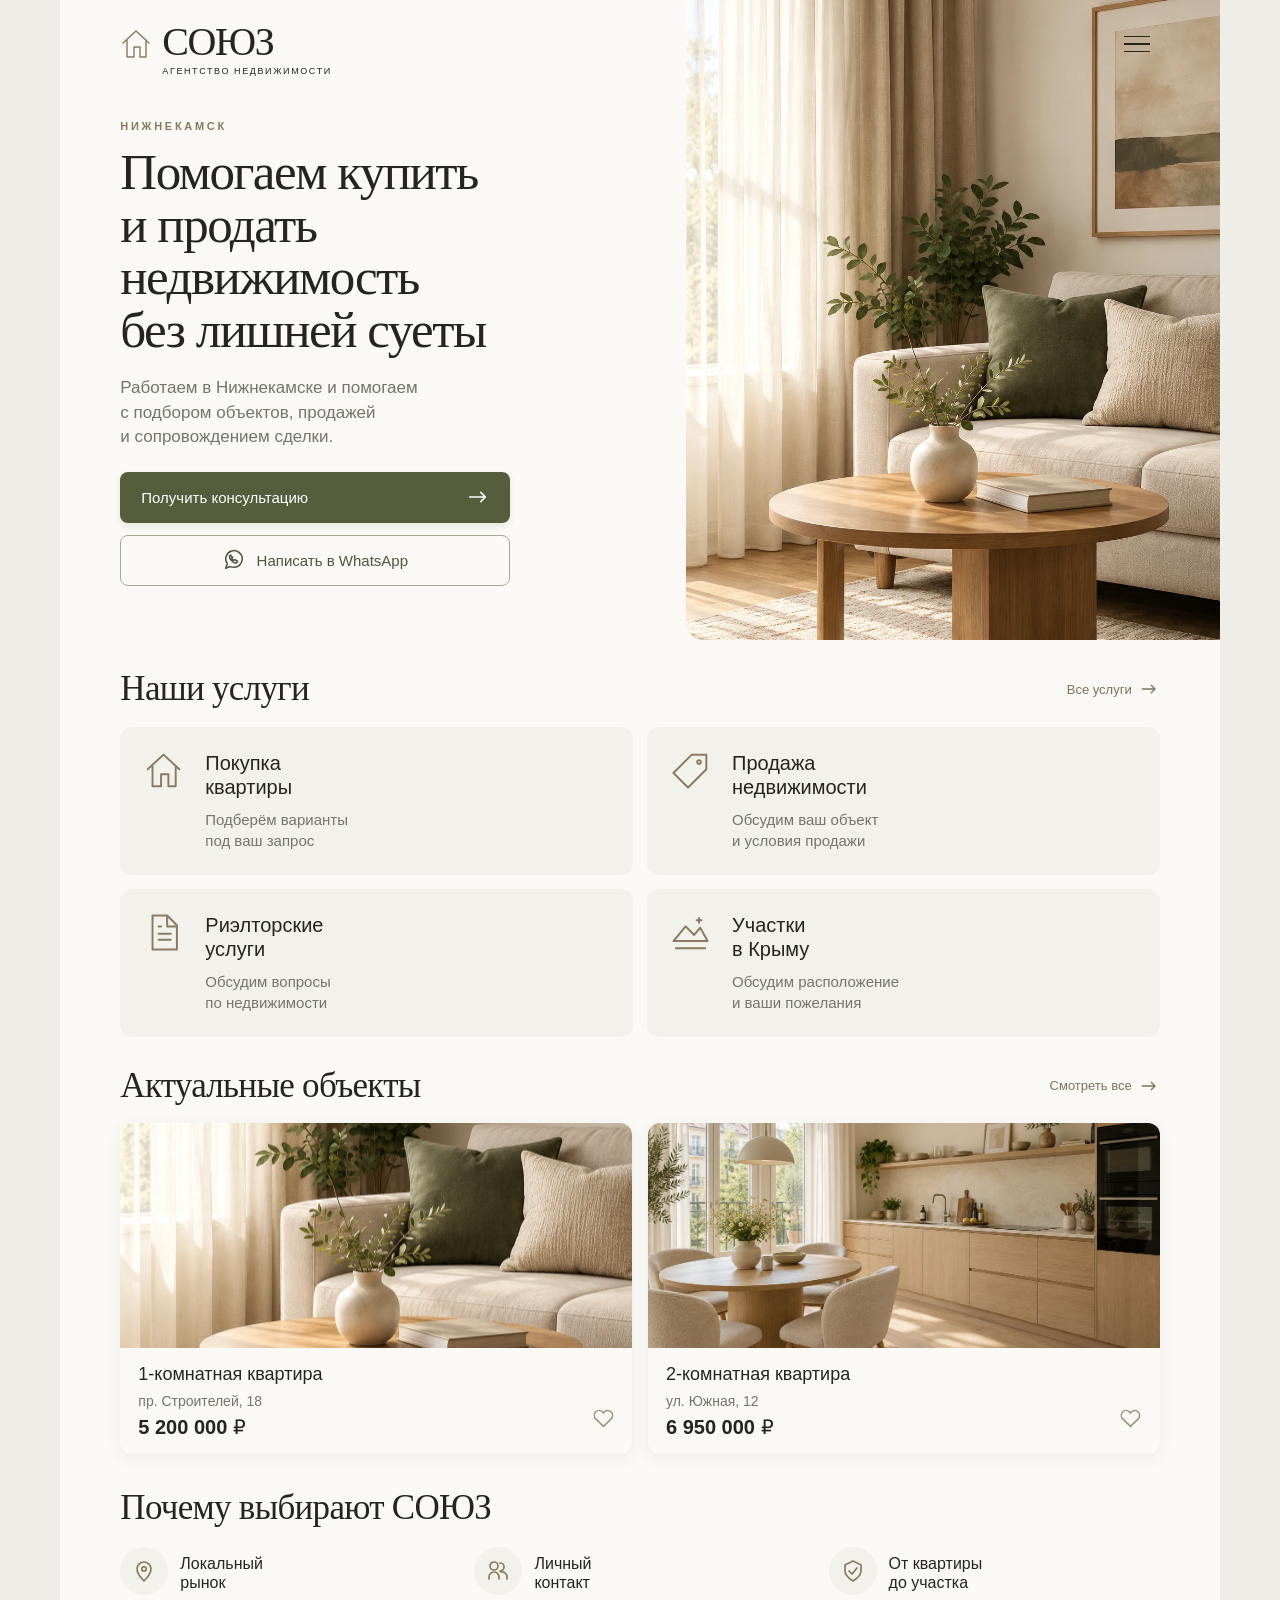
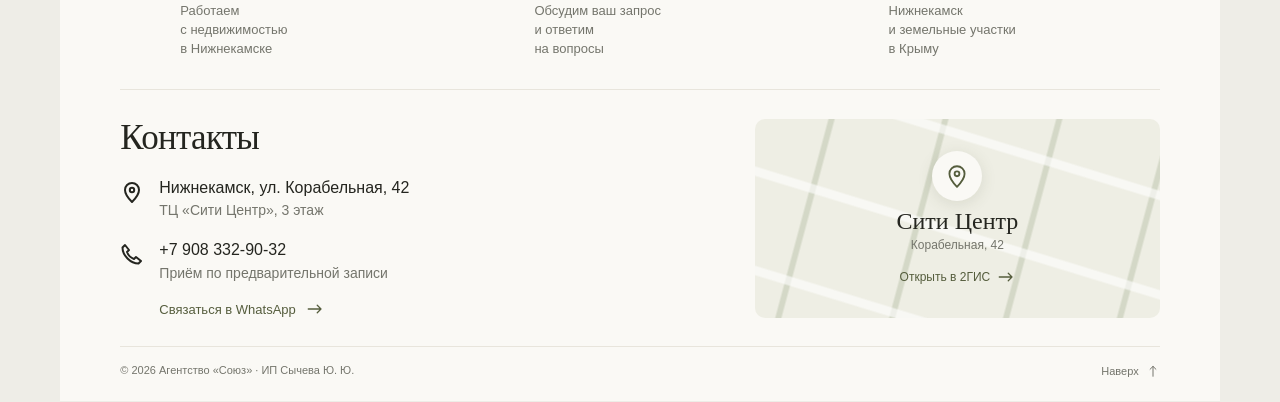
==== commit de9b0a54: "Publish client website" ====
--- a/index.html
+++ b/index.html
@@ -8,10 +8,10 @@
   <title>СОЮЗ — агентство недвижимости в Нижнекамске</title>
   <meta name="description" content="Риэлторские услуги в Нижнекамске и земельные участки в Крыму. Агентство СОЮЗ: ул. Корабельная, 42, ТЦ Сити Центр, 3 этаж. Приём по предварительной записи.">
   <link rel="icon" href="assets/favicon.svg" type="image/svg+xml">
-  <link rel="stylesheet" href="style.css">
+  <link rel="stylesheet" href="style.css"><link rel="stylesheet" href="catalog.css"><link rel="stylesheet" href="touch.css"><link rel="stylesheet" href="motion.css">
   <script src="listings.js" defer></script>
-  <script src="app.js" defer></script>
-</head>
+  <script src="requests-config.js" defer></script><script src="motion.js" defer></script><script src="app-motion.js" defer></script><script src="requests-motion.js" defer></script>
+<script src="touch.js" defer></script></head>
 <body>
 <svg class="svg-defs" xmlns="http://www.w3.org/2000/svg" aria-hidden="true"><defs>
   <symbol id="i-house" viewBox="0 0 32 32"><path d="m3 15 13-12 13 12M7 12v17h7V19h6v10h6V12"/></symbol>
@@ -31,7 +31,7 @@
   <header class="header">
     <a class="brand" href="#" aria-label="СОЮЗ — на главную"><svg class="brand-icon"><use href="#i-house"/></svg><span><span class="brand-name">СОЮЗ</span><span class="brand-caption">АГЕНТСТВО НЕДВИЖИМОСТИ</span></span></a>
     <button class="menu-toggle" type="button" aria-label="Открыть меню" aria-expanded="false" aria-controls="navigation"><span></span><span></span><span></span></button>
-    <nav id="navigation" class="navigation" aria-label="Основная навигация" inert><a href="#services">Наши услуги</a><a href="#properties">Недвижимость</a><a href="#about">Об агентстве</a><a href="#contacts">Контакты</a><a class="nav-phone" href="tel:+79083329032">+7 908 332-90-32</a></nav>
+    <nav id="navigation" class="navigation" aria-label="Основная навигация" inert><a href="#services">Наши услуги</a><a href="catalog.html">Недвижимость</a><a href="#about">Об агентстве</a><a href="#contacts">Контакты</a><a class="nav-phone" href="tel:+79083329032">+7 908 332-90-32</a></nav>
   </header>
   <main id="main">
     <section class="hero" aria-labelledby="hero-title">
@@ -54,10 +54,10 @@
       </div>
     </section>
     <section id="properties" class="section properties" aria-labelledby="properties-title">
-      <div class="section-heading"><h2 id="properties-title">Актуальные объекты</h2><button class="text-link" data-dialog="catalog">Смотреть все<svg><use href="#i-arrow"/></svg></button></div>
+      <div class="section-heading"><h2 id="properties-title">Актуальные объекты</h2><a class="text-link" href="catalog.html">Смотреть все<svg><use href="#i-arrow"/></svg></a></div>
       <div class="properties-grid">
-        <article class="property-card reveal"><button class="property-open" data-dialog="apartment-1"><img src="assets/interior.webp" width="1024" height="1536" alt="Светлая гостиная в спокойных оттенках" loading="lazy"><span class="property-body"><strong>1-комнатная квартира</strong><span class="property-location">пр. Строителей, 18</span><span class="property-price">5 200 000 ₽</span></span></button><button class="favorite" data-favorite="apartment-1" aria-label="Добавить 1-комнатную квартиру в избранное" aria-pressed="false"><svg><use href="#i-heart"/></svg></button></article>
-        <article class="property-card reveal"><button class="property-open" data-dialog="apartment-2"><img src="assets/kitchen.webp" width="1536" height="1024" alt="Кухня с обеденной зоной и деревянной мебелью" loading="lazy"><span class="property-body"><strong>2-комнатная квартира</strong><span class="property-location">ул. Южная, 12</span><span class="property-price">6 950 000 ₽</span></span></button><button class="favorite" data-favorite="apartment-2" aria-label="Добавить 2-комнатную квартиру в избранное" aria-pressed="false"><svg><use href="#i-heart"/></svg></button></article>
+        <article class="property-card reveal"><a class="property-open" href="property.html?id=apartment-1"><img src="assets/interior.webp" width="1024" height="1536" alt="Светлая гостиная в спокойных оттенках" loading="lazy"><span class="property-body"><strong>1-комнатная квартира</strong><span class="property-location">пр. Строителей, 18</span><span class="property-price">5 200 000 ₽</span></span></a><button class="favorite" data-favorite="apartment-1" aria-label="Добавить 1-комнатную квартиру в избранное" aria-pressed="false"><svg><use href="#i-heart"/></svg></button></article>
+        <article class="property-card reveal"><a class="property-open" href="property.html?id=apartment-2"><img src="assets/kitchen.webp" width="1536" height="1024" alt="Кухня с обеденной зоной и деревянной мебелью" loading="lazy"><span class="property-body"><strong>2-комнатная квартира</strong><span class="property-location">ул. Южная, 12</span><span class="property-price">6 950 000 ₽</span></span></a><button class="favorite" data-favorite="apartment-2" aria-label="Добавить 2-комнатную квартиру в избранное" aria-pressed="false"><svg><use href="#i-heart"/></svg></button></article>
       </div>
     </section>
     <section id="about" class="section about" aria-labelledby="about-title">
@@ -79,7 +79,7 @@
   </main>
   <footer class="footer"><span>© <span id="year">2026</span> Агентство «Союз» · ИП Сычева Ю. Ю.</span><a href="#" aria-label="Наверх">Наверх<svg><use href="#i-arrow"/></svg></a></footer>
 </div>
-<dialog id="service-dialog" aria-labelledby="dialog-title"><button class="dialog-close" aria-label="Закрыть окно" type="button">×</button><p class="eyebrow">АГЕНТСТВО СОЮЗ</p><h2 id="dialog-title"></h2><img id="dialog-image" src="assets/interior.webp" hidden alt="Интерьер квартиры"><p id="dialog-features" hidden></p><p id="dialog-description"></p><div id="dialog-options"></div><a id="dialog-whatsapp" class="button button-primary" href="https://wa.me/79083329032" target="_blank" rel="noopener noreferrer">Обсудить в WhatsApp<svg><use href="#i-arrow"/></svg></a><a class="dialog-phone" href="tel:+79083329032">Позвонить: +7 908 332-90-32</a></dialog>
+<dialog id="service-dialog" aria-labelledby="dialog-title"><button class="dialog-close" aria-label="Закрыть окно" type="button">×</button><div class="dialog-body"><p class="eyebrow">АГЕНТСТВО СОЮЗ</p><h2 id="dialog-title"></h2><p id="dialog-description"></p><div id="dialog-options"></div><button type="button" class="button button-primary" data-service-request>Обсудить задачу<svg><use href="#i-arrow"/></svg></button><a class="dialog-phone" href="tel:+79083329032">Позвонить: +7 908 332-90-32</a></div></dialog>
 <div class="sr-only" id="favorite-status" aria-live="polite"></div>
-</body>
+<dialog id="request-dialog" class="request-dialog" aria-labelledby="request-title"><button class="dialog-close" aria-label="Закрыть форму" type="button">×</button><div class="dialog-body"><p class="eyebrow">АГЕНТСТВО СОЮЗ</p><h2 id="request-title">Оставьте пожелания</h2><form id="request-form" novalidate><p id="request-intro" class="form-intro"></p><div class="form-grid"><label>Как к вам обращаться<input name="clientName" autocomplete="name" maxlength="80" required placeholder="Ваше имя" aria-describedby="clientName-error"><span id="clientName-error" class="field-error"></span></label><label>Телефон<input name="phone" type="tel" inputmode="tel" autocomplete="tel" maxlength="20" required placeholder="+7 900 000-00-00" aria-describedby="phone-error"><span id="phone-error" class="field-error"></span></label></div><label class="form-wish">Ваши пожелания<textarea name="wish" rows="4" minlength="10" maxlength="1500" required placeholder="Например: 2-комнатная квартира в Нижнекамске, до 7 млн ₽. Рассмотрим варианты с кухней от 10 м²." aria-describedby="wish-error"></textarea><span id="wish-error" class="field-error"></span></label><div id="viewing-fields" class="form-grid" hidden><label>Удобная дата<input name="viewingDate" type="date" aria-describedby="viewingDate-error"><span id="viewingDate-error" class="field-error"></span></label><label>Удобное время<select name="viewingTime"><option value="">Обсудить по телефону</option><option>Утром, 9:00–12:00</option><option>Днём, 12:00–17:00</option><option>Вечером, 17:00–20:00</option></select></label></div><label class="consent"><input name="consent" type="checkbox" required aria-describedby="consent-error"><span>Согласен на обработку указанных данных агентством «Союз» для подбора недвижимости и обратного звонка.</span></label><span id="consent-error" class="field-error"></span><p id="request-error" class="field-error" role="alert" tabindex="-1"></p><button type="submit" class="button button-primary">Оставить пожелания</button><p class="form-phone">Или позвоните: <a href="tel:+79083329032">+7 908 332-90-32</a></p></form><div id="request-success" class="request-success" hidden><span class="success-icon"><svg><use href="#i-check"/></svg></span><h3 id="request-success-title" tabindex="-1">Ваши пожелания сохранены</h3><p id="request-success-text"></p><button class="button button-primary" type="button" data-close-dialog>Готово</button></div></div></dialog></body>
 </html>
--- a/catalog.css
+++ b/catalog.css
@@ -0,0 +1,5 @@
+.inner-page .page{min-height:100vh}.inner-page .header{border-bottom:1px solid var(--line)}.inner-main{padding:24px 5.2% 52px;min-height:70vh}.breadcrumb{display:flex;flex-wrap:wrap;gap:9px;font-size:12px;color:var(--muted);margin-bottom:34px}.breadcrumb a:hover{text-decoration:underline;text-underline-offset:3px}.inner-heading{display:flex;justify-content:space-between;align-items:flex-end;gap:28px;margin-bottom:32px}.inner-heading h1,.property-heading h1{font-size:46px;line-height:1.03;margin:0;letter-spacing:-1px}.inner-subtitle{font-size:15px;line-height:1.5;color:var(--muted);margin:15px 0 0}.button-outline{background:transparent;border:1px solid #a5a897;color:var(--olive);padding:0 20px;white-space:nowrap}.inner-heading>.button{min-width:220px}.filters{margin-bottom:25px}.filters-top{display:flex;align-items:center;justify-content:space-between;gap:15px;padding:24px 24px 18px;background:var(--surface);border-radius:13px 13px 0 0}.filters-top h2{font-size:25px}.reset-link{background:transparent;border:0;color:var(--olive);font-size:13px;padding:9px 0;text-decoration:underline;text-decoration-thickness:1px;text-underline-offset:4px}.filter-grid{display:grid;grid-template-columns:1fr 1fr 1.25fr;gap:20px;padding:0 24px;background:var(--surface)}.filter-grid>label,.request-dialog label,.filter-range legend,.rooms-filter legend{display:block;font-size:13px;line-height:1.4;color:#4f5146}.filter-grid select,.filter-grid input[type=number],.sort-label select,.request-dialog input:not([type=checkbox]),.request-dialog textarea,.request-dialog select,.share-url{width:100%;min-width:0;height:45px;border:1px solid #d5d4c8;background:var(--bg);border-radius:6px;padding:10px 12px;margin-top:8px;font:14px var(--sans);color:var(--ink);box-shadow:none;outline-offset:3px}.filter-grid input::placeholder,.request-dialog input::placeholder,.request-dialog textarea::placeholder{color:#8a8a80;opacity:1}.filter-grid select,.sort-label select,.request-dialog select{cursor:pointer}.filter-range,.rooms-filter{min-width:0;padding:0;margin:0;border:0}.filter-range legend,.rooms-filter legend{padding:0}.filter-range>div{display:grid;grid-template-columns:1fr 1fr;gap:8px}.room-options{display:flex;gap:5px;margin-top:8px}.room-options label{position:relative;flex:1;text-align:center;cursor:pointer}.room-options input{position:absolute;opacity:0;width:1px;height:1px}.room-options span{display:grid;place-items:center;min-height:45px;border:1px solid #d5d4c8;border-radius:6px;background:var(--bg);font-size:13px;padding:6px}.room-options input:checked+span{color:#fff;background:var(--olive);border-color:var(--olive)}.room-options input:focus-visible+span{outline:2px solid var(--olive);outline-offset:3px}.rooms-filter:disabled{opacity:.45}.rooms-filter:disabled label{cursor:default}.filter-grid .favorites-filter{display:flex;align-items:center;gap:8px;align-self:end;height:45px;font-size:13px;cursor:pointer}.favorites-filter>input{width:17px;height:17px;accent-color:var(--olive);margin:0}.favorites-filter svg{width:19px;height:19px;color:var(--gold)}.favorites-count{font-size:11px;min-width:20px;height:20px;background:#e6e7da;color:var(--olive);border-radius:50%;display:grid;place-items:center}.filter-bottom{display:flex;align-items:center;justify-content:space-between;gap:20px;padding:21px 24px 24px;background:var(--surface);border-radius:0 0 13px 13px}.filter-bottom>span{font-size:12px;color:var(--muted)}.filter-bottom>.button{font-size:14px;min-height:44px;padding:0 20px;gap:20px}.filters>#filter-error{padding:0 24px;margin:0;background:var(--surface)}.field-error{display:block;color:#a43e2e;font-size:12px;line-height:1.4}.field-error:empty{display:none}.results-heading{display:flex;justify-content:space-between;align-items:flex-start;gap:16px;margin:28px 0 0}.results-heading h2{font-family:var(--sans);font-size:18px;font-weight:500;letter-spacing:0}.results-heading p{font-size:12px;line-height:1.5;color:var(--muted);margin:8px 0 0;max-width:600px}.sort-label select{margin-top:0;height:37px;font-size:12px;background:transparent;border-color:var(--line);padding:6px 28px 6px 10px}.catalog-grid{gap:22px}.catalog-grid .property-open>img{height:230px;object-position:center 63%}.catalog-grid .property-body{padding:18px 20px 20px}.catalog-grid .property-body>strong{font-size:21px}.catalog-grid .property-location{font-size:14px;margin-top:8px}.catalog-card-features{display:block;font-size:12px;color:var(--muted);margin:8px 0 13px}.catalog-grid .property-price{font-size:23px;padding-right:30px}.catalog-grid .favorite{right:15px;bottom:15px;width:42px;height:42px}.catalog-grid .favorite svg{width:22px;height:22px}.empty-state{padding:46px 20px 50px;border:1px solid var(--line);border-radius:14px;background:linear-gradient(145deg,#f6f4ee,var(--bg));text-align:center}.empty-icon,.success-icon{display:grid;place-items:center;width:64px;height:64px;border-radius:50%;background:#e9e9db;color:var(--olive);margin:0 auto 22px}.empty-icon svg,.success-icon svg{width:31px;height:31px}.empty-state .eyebrow{font-size:10px;letter-spacing:2px;margin-bottom:15px}.empty-state h2{font-size:35px;max-width:500px;margin:0 auto 16px}.empty-state>p:not(.eyebrow){max-width:435px;margin:0 auto 23px;font-size:15px;line-height:1.6;color:var(--muted)}.empty-actions{display:flex;align-items:center;justify-content:center;gap:25px;flex-wrap:wrap}.empty-actions .button,.empty-state>.button{padding:0 23px;font-size:14px;gap:23px}.empty-state>.button{margin:0 auto 10px}.property-heading{display:flex;justify-content:space-between;align-items:flex-end;gap:24px;margin-bottom:20px}.property-address{font-size:16px;color:var(--muted);margin:12px 0 0}.property-tools{display:flex;gap:8px;flex-shrink:0}.tool-button{display:flex;align-items:center;justify-content:center;gap:7px;min-height:42px;border:1px solid var(--line);border-radius:7px;padding:7px 11px;background:transparent;font-size:12px}.tool-button svg{width:18px;height:18px;color:var(--gold)}.tool-button[aria-pressed=true]{background:#eeeee2;color:var(--olive)}.tool-button[aria-pressed=true] svg{fill:#555d3d22}.share-status{font-size:12px;color:var(--olive);margin:0 0 15px}.share-status:empty{display:none}.share-url{margin:0 0 17px}.property-layout{display:grid;grid-template-columns:minmax(0,1.7fr) minmax(270px,1fr);align-items:start;gap:28px}.property-photo{display:block;padding:0;width:100%;position:relative;overflow:hidden;border-radius:12px;background:var(--surface);cursor:zoom-in}.property-photo img{width:100%;height:420px;object-position:center 64%}.property-photo>span{position:absolute;right:14px;bottom:14px;display:flex;gap:10px;align-items:center;padding:9px 12px;border-radius:5px;background:#faf9f5e8;color:var(--olive);font-size:12px}.property-photo>span svg{height:17px;width:17px}.property-info{padding-top:28px}.property-info h2{font-size:29px;margin-bottom:15px}.property-info p{font-size:15px;line-height:1.75;color:#65695d;margin-bottom:18px}.property-info h2:not(:first-child){margin-top:30px}.characteristics{margin:0;display:grid;gap:0}.characteristics>div{display:flex;justify-content:space-between;gap:20px;padding:13px 0;border-bottom:1px solid var(--line);font-size:14px}.characteristics dt{color:var(--muted)}.characteristics dd{margin:0;text-align:right}.property-sidebar{position:sticky;top:20px;background:var(--surface);border-radius:12px;padding:26px 23px}.property-sidebar>.eyebrow{font-size:10px;letter-spacing:1.8px;margin-bottom:12px}.detail-price{font-size:31px;font-weight:500;letter-spacing:-.7px;margin:0 0 6px}.price-per-meter{color:var(--muted);font-size:13px;margin:0 0 22px}.agent-note{display:flex;align-items:center;gap:11px;padding:19px 0;border-top:1px solid #dfdfd3;border-bottom:1px solid #dfdfd3}.agent-note svg{height:27px;width:27px;color:var(--gold)}.agent-note strong{display:block;font-weight:500;font-size:15px}.agent-note span{display:block;font-size:11px;color:var(--muted);margin-top:5px}.property-sidebar>p:not(.eyebrow):not(.detail-price):not(.price-per-meter){font-size:13px;line-height:1.6;color:var(--muted);margin:18px 0}.property-sidebar .button{width:100%;font-size:13px;gap:10px;min-height:46px;padding:0 12px}.property-sidebar .button+.button{margin-top:10px}.property-sidebar .reset-link{display:block;margin:12px auto 0;text-align:center;font-size:12px}.similar-section{margin-top:45px}.similar-section h2{font-size:31px}.similar-section .catalog-grid{max-width:calc(50% - 11px);display:block}.photo-dialog{width:min(95vw,1100px);max-width:1100px;max-height:94vh;padding:40px 12px 12px;background:var(--bg)}.photo-dialog img{width:100%;height:calc(90vh - 60px);object-fit:contain}.photo-dialog .dialog-close{top:0;right:5px}.request-dialog{max-width:560px;width:calc(100% - 28px);max-height:calc(100dvh - 28px);overflow:auto;overscroll-behavior:contain;padding:36px}.request-dialog>h2{font-size:34px;margin-bottom:16px;max-width:430px}.form-intro{font-size:14px;line-height:1.6;color:var(--muted);margin:0 0 21px}.form-grid{display:grid;grid-template-columns:1fr 1fr;gap:15px}.request-dialog .field-error{margin-top:5px}.request-dialog input:not([type=checkbox]),.request-dialog select{margin-bottom:2px}.request-dialog input[aria-invalid=true],.request-dialog textarea[aria-invalid=true]{border-color:#a43e2e}.request-dialog textarea{height:auto;resize:vertical;min-height:105px;line-height:1.5}.request-dialog .form-wish{margin-top:15px}.request-dialog #viewing-fields{margin-top:15px}.request-dialog .consent{display:flex;align-items:flex-start;gap:10px;margin-top:18px;font-size:11px;color:var(--muted);line-height:1.5;cursor:pointer}.consent input{flex-shrink:0;width:18px;height:18px;margin:0;accent-color:var(--olive)}.request-dialog button[type=submit]{width:100%;max-width:none;margin-top:19px;min-height:48px;font-size:15px}.request-dialog button:disabled{opacity:.65;cursor:wait}.form-phone{text-align:center;font-size:12px;color:var(--muted);margin:15px 0 0}.form-phone a{color:var(--olive);white-space:nowrap}.request-success{text-align:center;padding:20px 0 5px}.request-success h3{font-family:var(--serif);font-size:30px;font-weight:400;margin-bottom:15px}.request-success p{font-size:14px;line-height:1.7;color:var(--muted);margin-bottom:25px}.request-success .button{width:100%;max-width:none}.request-success h3:focus{outline:none}body:has(dialog[open]){overflow:hidden}.request-dialog form{margin:0}.request-dialog .eyebrow{font-size:10px;letter-spacing:2px}
+@media(hover:hover){.button-outline:hover,.tool-button:hover{background:#eeeee3}.reset-link:hover{color:#313b20}.property-photo:hover img{filter:brightness(1.02)}}
+@media(max-width:1000px) and (min-width:701px){.filter-grid{grid-template-columns:1fr 1fr}.rooms-filter{grid-column:1/-1}.room-options{max-width:400px}.inner-heading h1,.property-heading h1{font-size:39px}.property-heading{align-items:flex-start}.property-tools span{display:none}.property-tools button{width:42px}.property-layout{grid-template-columns:minmax(0,1.3fr) minmax(245px,1fr);gap:19px}.property-sidebar{padding:20px 16px}.detail-price{font-size:27px}.property-photo img{height:365px}.catalog-grid .property-open>img{height:190px}}
+@media(max-width:700px){.inner-page .page{max-width:700px}.inner-page .header{height:81px;max-height:none;padding:21px 5.2% 0;align-items:flex-start}.inner-page .brand{gap:7px}.inner-page .brand-name{font-size:30px}.inner-page .brand-icon{width:25px;height:25px}.inner-page .brand-caption{font-size:7px;letter-spacing:1px}.inner-page .menu-toggle{margin-top:-5px}.inner-page .footer{font-size:10px;padding:17px 0;gap:15px;line-height:1.5}.inner-page .footer a{white-space:nowrap}.inner-main{padding:18px 5.2% 34px}.breadcrumb{font-size:11px;margin-bottom:27px;gap:7px}.inner-heading{display:block;margin-bottom:25px}.inner-heading .eyebrow,.property-heading .eyebrow{font-size:9px;letter-spacing:2px;margin-bottom:11px}.inner-heading h1,.property-heading h1{font-size:35px;line-height:1;letter-spacing:-.8px}.inner-subtitle{font-size:13px;line-height:1.6;margin-top:14px;max-width:310px}.inner-heading>.button{font-size:12px;min-height:42px;margin-top:20px;width:auto;max-width:230px;min-width:0;gap:16px}.inner-heading>.button svg{width:19px;height:19px}.filters-top{padding:18px 15px 18px;align-items:center;gap:10px}.filters-top h2{font-size:23px;letter-spacing:-.5px;line-height:1}.filters-top .reset-link{font-size:11px;min-width:65px;text-align:right;padding:0}.filter-grid{grid-template-columns:1fr 1fr;gap:16px 10px;padding:0 15px}.filter-grid>label,.rooms-filter legend,.filter-range legend{font-size:11px}.filter-grid select,.filter-grid input[type=number]{font-size:12px;padding:9px 8px;margin-top:7px;min-height:44px;height:44px}.rooms-filter{grid-column:1/-1;grid-row:2}.room-options{gap:7px;margin-top:7px}.room-options span{min-height:44px;font-size:12px}.filter-grid .favorites-filter{grid-column:1/-1;font-size:12px;align-self:stretch;height:35px;gap:8px}.filter-range>div{gap:5px}.filter-bottom{padding:15px;border-radius:0 0 11px 11px;display:block}.filter-bottom>span{display:none}.filter-bottom .button{width:100%;min-height:44px;font-size:13px;gap:18px;max-width:none}.filter-bottom .button svg{width:20px;height:20px}.filters>#filter-error{padding:7px 15px 0;font-size:11px}.results-heading{margin-top:25px;gap:10px}.results-heading h2{font-size:15px}.results-heading p{font-size:11px;margin-top:8px;line-height:1.45}.sort-label select{font-size:10px;height:33px;padding:5px 7px;min-width:123px}.catalog-grid{gap:12px}.catalog-grid .property-open>img{height:130px;object-position:center 65%}.catalog-grid .property-body{padding:11px 10px 13px}.catalog-grid .property-body>strong{font-size:13px;line-height:1.25;min-height:32px;letter-spacing:-.2px}.catalog-grid .property-location{font-size:11px;line-height:1.35;margin-top:3px;min-height:30px;letter-spacing:-.1px}.catalog-card-features{font-size:10px;line-height:1.4;margin:6px 0 8px}.catalog-grid .property-price{font-size:16px;line-height:1.2;padding-right:23px;margin-top:0;white-space:nowrap;letter-spacing:-.2px}.catalog-grid .favorite{right:3px;bottom:4px;width:35px;height:35px}.catalog-grid .favorite svg{width:17px;height:17px}.empty-state{padding:32px 19px 34px;border-radius:11px}.empty-icon{width:54px;height:54px;margin-bottom:21px}.empty-icon svg{height:26px;width:26px}.empty-state .eyebrow{font-size:8px;letter-spacing:1.6px;margin-bottom:13px}.empty-state h2{font-size:29px;letter-spacing:-.6px;line-height:1.05;margin-bottom:15px}.empty-state>p:not(.eyebrow){font-size:13px;line-height:1.65;margin-bottom:22px}.empty-actions{gap:9px;display:block}.empty-actions .button,.empty-state>.button{min-height:47px;width:100%;max-width:330px;font-size:13px;gap:14px;margin:auto}.empty-actions .reset-link{font-size:12px;margin-top:12px}.property-heading{display:block;margin-bottom:17px}.property-heading h1{font-size:34px;line-height:1.05}.property-address{font-size:13px;line-height:1.5;margin-top:10px}.property-tools{margin-top:18px;gap:8px}.tool-button{font-size:12px;min-height:42px;gap:8px;padding:8px 12px}.tool-button svg{width:18px;height:18px}.property-layout{display:flex;flex-direction:column;gap:0}.property-primary{display:contents}.property-photo{order:1;border-radius:10px}.property-photo img{height:280px;object-position:center 65%}.property-photo>span{font-size:11px;bottom:10px;right:10px;padding:8px 10px;gap:8px}.property-sidebar{order:2;position:static;width:100%;margin-top:17px;padding:23px 20px}.property-sidebar>.eyebrow{font-size:9px;letter-spacing:1.8px;margin-bottom:12px}.detail-price{font-size:31px;margin-bottom:7px}.price-per-meter{font-size:12px;margin-bottom:18px}.agent-note{padding:16px 0}.agent-note strong{font-size:14px}.agent-note span{font-size:11px}.property-sidebar>p:not(.eyebrow):not(.detail-price):not(.price-per-meter){font-size:12px}.property-sidebar .button{min-height:47px;font-size:13px;gap:12px;max-width:none}.property-sidebar .button svg{height:19px;width:19px}.property-sidebar .reset-link{font-size:12px;min-height:35px;margin-top:10px}.property-info{order:3;padding-top:28px}.property-info h2{font-size:29px;margin-bottom:14px}.property-info p{font-size:14px;line-height:1.7;margin-bottom:16px}.characteristics>div{font-size:13px;padding:13px 0}.property-info h2:not(:first-child){margin-top:27px}.similar-section{margin-top:32px}.similar-section .section-heading h2{font-size:27px}.similar-section .text-link{font-size:11px;gap:5px}.similar-section .catalog-grid{max-width:calc(50% - 6px)}.request-dialog{padding:31px 22px 24px;border-radius:13px}.request-dialog>h2{font-size:30px;margin-bottom:15px;line-height:1.04}.request-dialog .eyebrow{font-size:9px;margin-bottom:14px;letter-spacing:1.8px}.request-dialog .form-intro{font-size:13px;margin-bottom:20px}.request-dialog label{font-size:12px}.request-dialog .form-grid{grid-template-columns:1fr;gap:13px}.request-dialog #viewing-fields{grid-template-columns:1fr 1fr;gap:10px}.request-dialog input:not([type=checkbox]),.request-dialog select,.request-dialog textarea{font-size:16px;padding:11px 10px;min-height:46px;margin-top:7px}.request-dialog textarea{font-size:14px;min-height:115px}.request-dialog .form-wish{margin-top:14px}.request-dialog .consent{font-size:10px;gap:9px;margin-top:17px}.request-dialog button[type=submit]{font-size:14px;min-height:47px}.request-dialog .field-error{font-size:11px}.request-dialog .form-phone{font-size:11px}.request-success h3{font-size:29px}.request-success p{font-size:13px}.request-success .button{font-size:14px;min-height:47px}.photo-dialog{padding:40px 8px 8px}.photo-dialog img{height:calc(90dvh - 60px)}.inner-page .text-link{font-size:12px}.inner-page .text-link svg{width:18px;height:18px}}
+@media(max-width:370px){.catalog-grid .property-body{padding:10px 8px 12px}.catalog-grid .property-price{font-size:14px}.catalog-grid .property-open>img{height:118px}.catalog-grid .property-location{font-size:10px}.catalog-card-features{font-size:9px}.inner-heading h1{font-size:33px}.filters-top h2{font-size:21px}.results-heading h2{font-size:14px}.sort-label select{font-size:9px;min-width:113px}}
--- a/touch.css
+++ b/touch.css
@@ -0,0 +1,30 @@
+/* Brief press feedback across the existing light/olive interface. */
+:is(.button,.service-card,.property-open,.favorite,.tool-button,.menu-toggle,.dialog-option,.dialog-close,.text-link,.reset-link,.navigation a,.contact-line,.contact-map,.property-photo,.footer a){
+  transition-property:background-color,color,border-color,box-shadow,transform,scale,translate;
+  transition-duration:180ms;
+  transition-timing-function:cubic-bezier(.2,.7,.3,1);
+  transform-origin:center;
+}
+:where(.button,.service-card,.property-open,.tool-button,.dialog-option,.contact-map,.property-photo):active{
+  scale:.98;
+  translate:0 1px;
+}
+:where(.favorite,.menu-toggle,.dialog-close):active{scale:.9}
+:where(.text-link,.reset-link,.navigation a,.contact-line,.footer a):active{opacity:.76;scale:.985}
+.room-options label>span:not(.tap-ripple){transition:background-color 180ms,color 180ms,border-color 180ms,scale 140ms}
+.rooms-filter:not(:disabled) .room-options label:active>span:not(.tap-ripple){scale:.94}
+.tap-surface{isolation:isolate;overflow:hidden}
+.tap-static{position:relative}
+.tap-surface>.tap-ripple{
+  position:absolute;display:block;pointer-events:none;z-index:2;border:0;border-radius:50%;padding:0;margin:0;min-height:0;
+  background:rgba(100,111,72,.16);opacity:0;transform:scale(0);animation:tap-wave 520ms cubic-bezier(.16,.7,.3,1) forwards;
+}
+.button-primary>.tap-ripple{background:rgba(255,255,255,.26)}
+.property-open>.tap-ripple,.property-photo>.tap-ripple{background:rgba(250,249,245,.28)}
+@keyframes tap-wave{from{opacity:.75;transform:scale(0)}to{opacity:0;transform:scale(1)}}
+.filters input:not([type=radio]):not([type=checkbox]),.filters select,.request-dialog input:not([type=checkbox]),.request-dialog select,.request-dialog textarea{transition:border-color 160ms,box-shadow 160ms}
+.filters input:not([type=radio]):not([type=checkbox]):focus,.filters select:focus,.request-dialog input:not([type=checkbox]):focus,.request-dialog select:focus,.request-dialog textarea:focus{border-color:var(--olive);box-shadow:0 0 0 3px #555d3d12}
+@media(prefers-reduced-motion:reduce){
+  :where(.button,.service-card,.property-open,.favorite,.tool-button,.menu-toggle,.dialog-option,.dialog-close,.text-link,.reset-link,.navigation a,.contact-line,.contact-map,.property-photo,.footer a),.room-options label>span:not(.tap-ripple){transition:none!important;scale:1!important;translate:none!important}
+  .tap-ripple{display:none!important;animation:none!important}
+}
--- a/motion.css
+++ b/motion.css
@@ -0,0 +1,29 @@
+/* Opening, closing, internal navigation and content changes share one calm motion system. */
+html[data-page-motion=leaving] .page{pointer-events:none}
+dialog[data-motion-state=closing]{pointer-events:none}
+dialog[data-motion-state=opening]::backdrop{animation:overlay-arrive 350ms cubic-bezier(.22,1,.36,1) both}
+dialog[data-motion-state=closing]::backdrop{animation:overlay-leave 230ms ease-in both}
+@keyframes overlay-arrive{from{background-color:#25291e00;backdrop-filter:blur(0)}to{background-color:#25291e70;backdrop-filter:blur(4px)}}
+@keyframes overlay-leave{from{background-color:#25291e70;backdrop-filter:blur(4px)}to{background-color:#25291e00;backdrop-filter:blur(0)}}
+.dialog-body{min-width:0;transform-origin:center top}
+.navigation{transform-origin:top right;transform:translateY(-9px) scale(.975);transition:opacity 220ms ease,transform 250ms cubic-bezier(.22,1,.36,1),visibility 0s linear 250ms}
+.navigation.open{transform:translateY(0) scale(1);transition:opacity 270ms ease,transform 320ms cubic-bezier(.22,1,.36,1),visibility 0s linear 0s}
+.navigation a{opacity:0;translate:0 -5px;transition:opacity 140ms ease,translate 180ms ease}
+.navigation.open a{opacity:1;translate:0 0;transition:opacity 230ms ease,translate 280ms cubic-bezier(.22,1,.36,1)}
+.navigation.open a:nth-child(2){transition-delay:25ms}.navigation.open a:nth-child(3){transition-delay:50ms}.navigation.open a:nth-child(4){transition-delay:75ms}.navigation.open a:nth-child(5){transition-delay:100ms}
+#catalog-results{min-width:0;transform-origin:center top}
+.request-dialog .field-error:not(:empty){animation:message-arrive 200ms ease both}
+.share-status:not(:empty){animation:message-arrive 240ms ease both}
+@keyframes message-arrive{from{opacity:0;translate:0 -4px}to{opacity:1;translate:0 0}}
+@media(prefers-reduced-motion:reduce){
+  .navigation,.navigation.open,.navigation a,.navigation.open a{transition:none!important;translate:none!important;transform:none!important}
+  dialog::backdrop,.request-dialog .field-error,.share-status{animation:none!important}
+}
+
+.page{animation:page-arrive 380ms cubic-bezier(.22,1,.36,1) both}
+@keyframes page-arrive{from{opacity:0;transform:translateY(14px)}to{opacity:1;transform:translateY(0)}}
+.dialog-body{display:flow-root}
+.dialog-body>#dialog-description{color:var(--muted);font-size:15px;line-height:1.6;margin-bottom:24px}
+.request-dialog .dialog-body>h2{font-size:34px;margin-bottom:16px;max-width:430px}
+@media(max-width:700px){.request-dialog .dialog-body>h2{font-size:30px;margin-bottom:15px;line-height:1.04}}
+@media(prefers-reduced-motion:reduce){.page{animation:none!important}}
